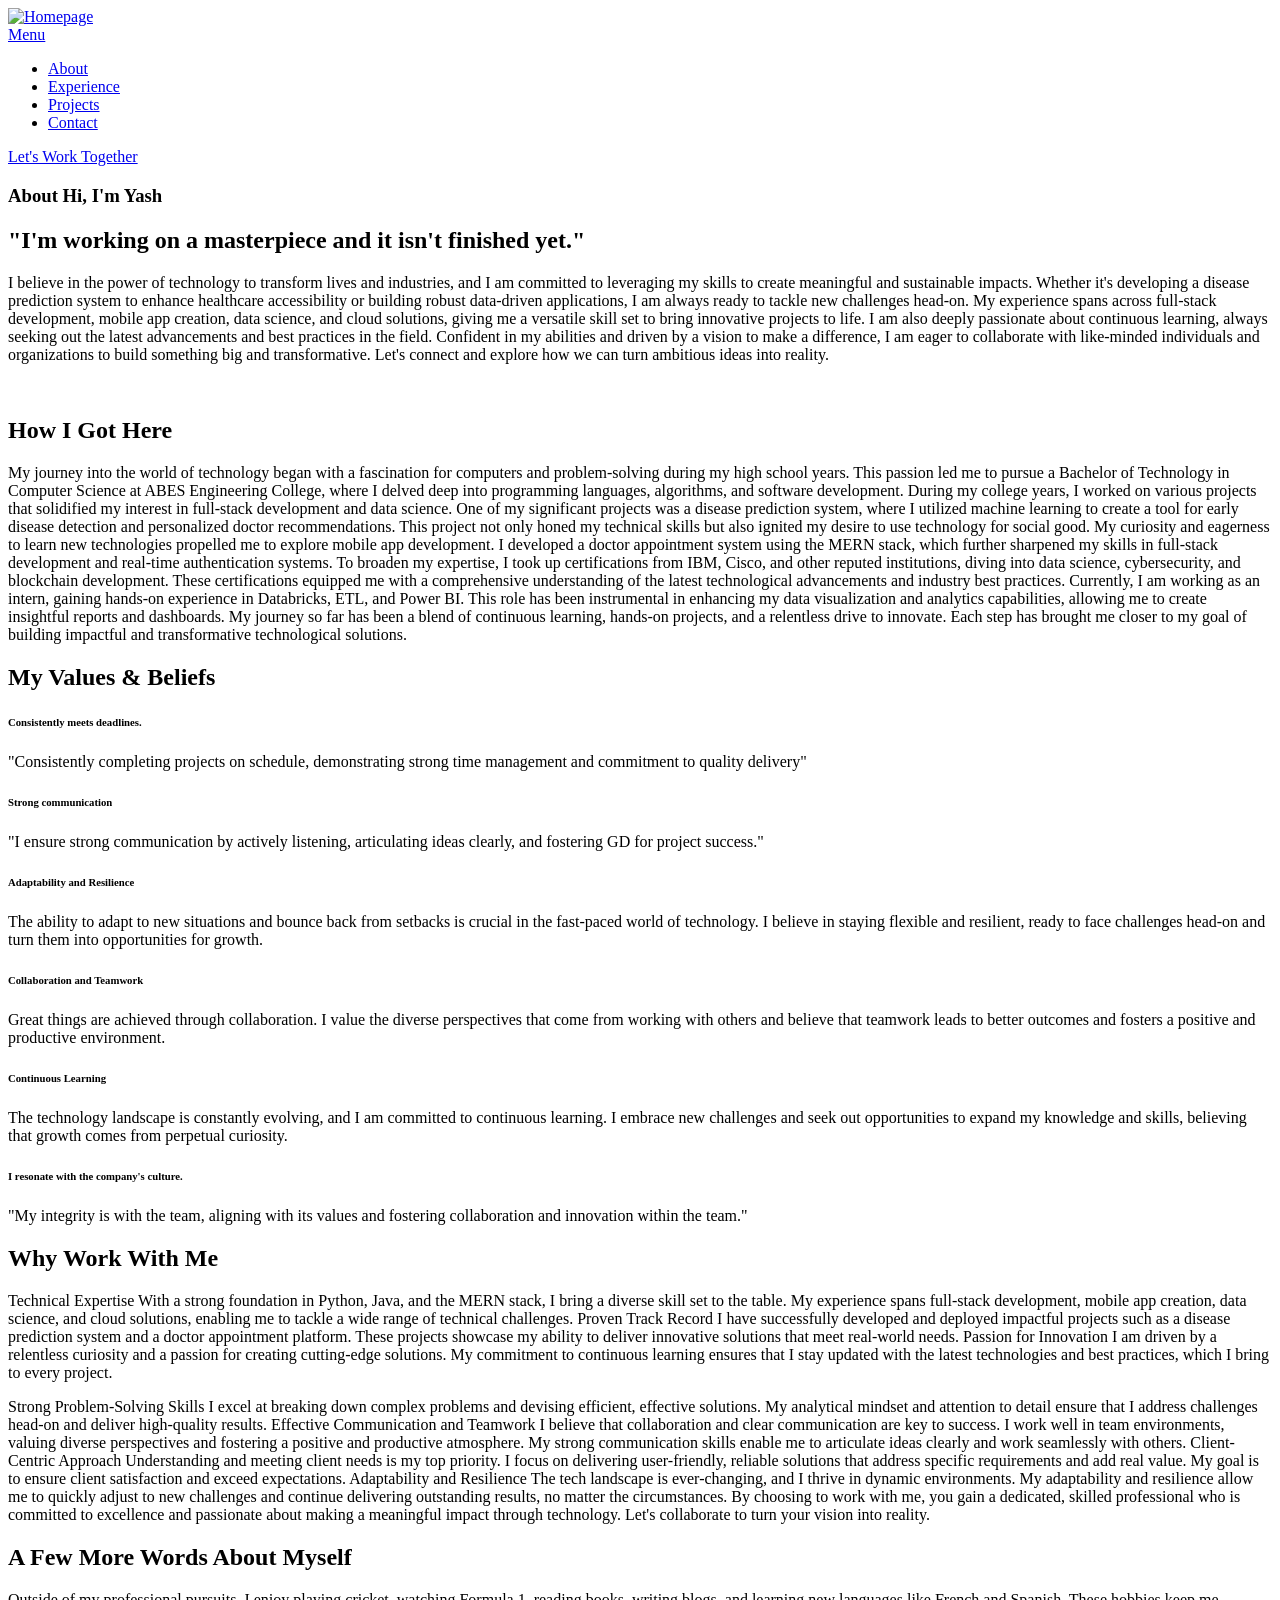
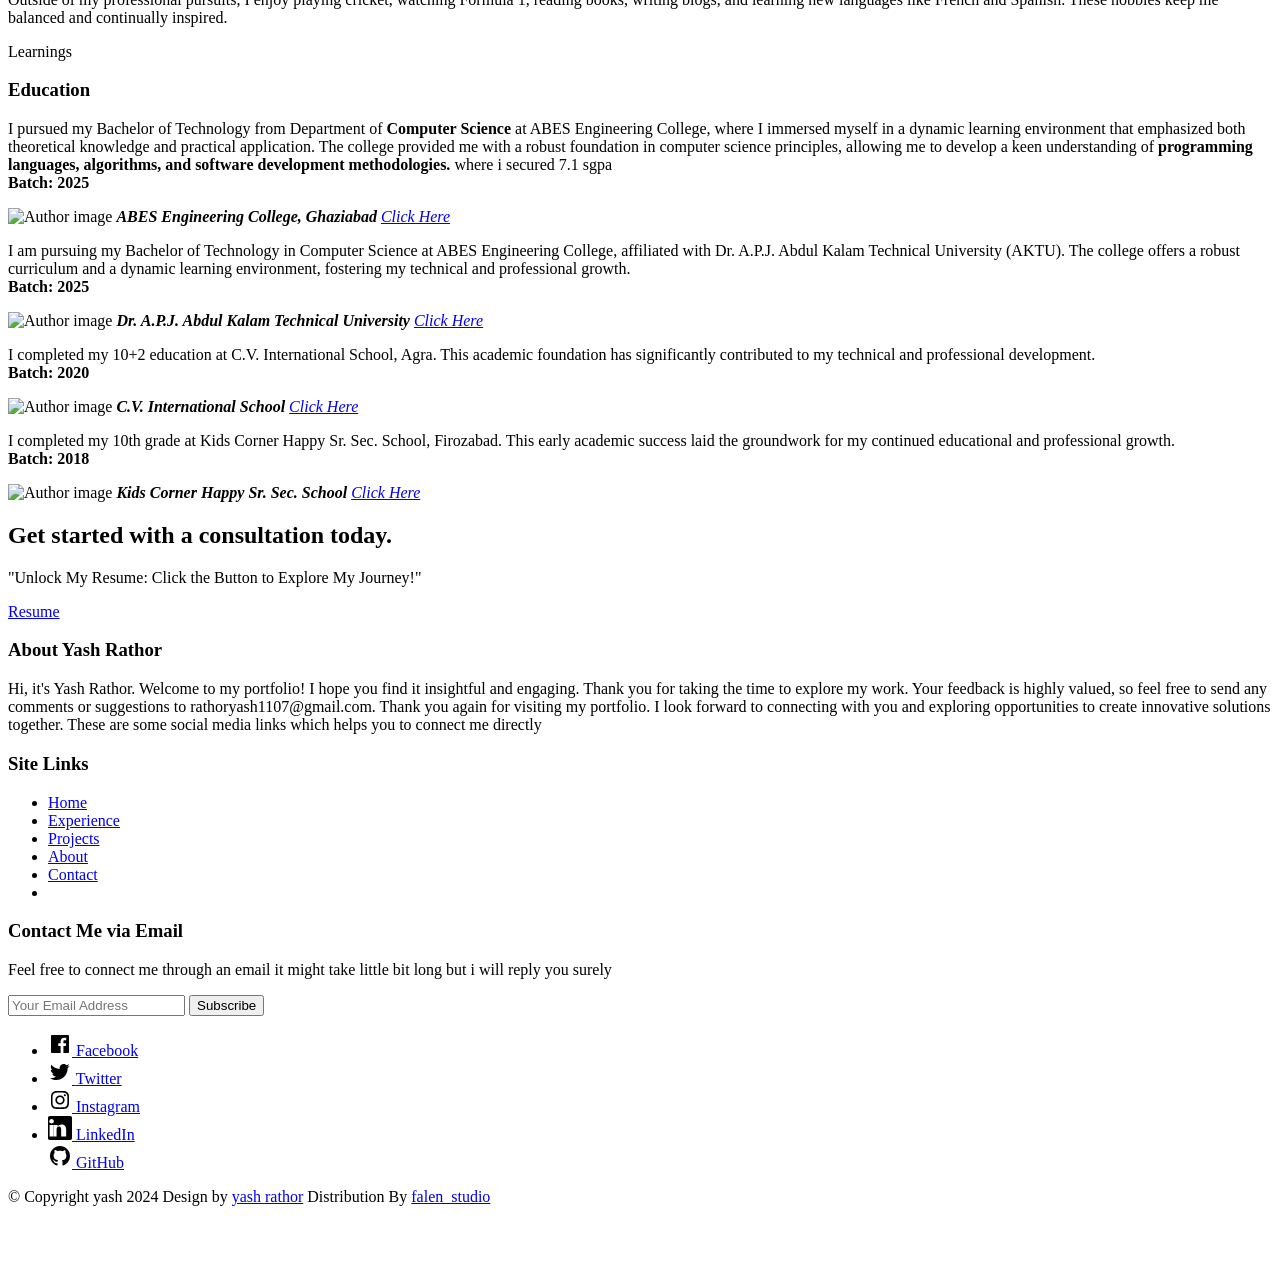
==== about.html @ de2ed447 "Add files via upload" ====
<!DOCTYPE html>
<html lang="en" class="no-js" >
<head>

    <!--- basic page needs
    ================================================== -->
    <meta charset="utf-8">
    <meta name="viewport" content="width=device-width, initial-scale=1">
    <title>About - Yash</title>

    <script>
        document.documentElement.classList.remove('no-js');
        document.documentElement.classList.add('js');
    </script>

    <!-- CSS
    ================================================== -->
    <link rel="stylesheet" href="css/vendor.css">
    <link rel="stylesheet" href="css/styles.css">

    <!-- favicons
    ================================================== -->
    <link rel="apple-touch-icon" sizes="180x180" href="apple-touch-icon.png">
    <link rel="icon" type="image/png" sizes="32x32" href="1.png">
    <link rel="icon" type="image/png" sizes="16x16" href="1.png">
    <link rel="manifest" href="site.webmanifest">

</head>


<body id="top">


    <!-- preloader
    ================================================== -->
    <div id="preloader">
        <div id="loader" class="dots-fade">
            <div></div>
            <div></div>
            <div></div>
        </div>
    </div>


    <!-- page wrap
    ================================================== -->
    <div id="page" class="s-pagewrap">


        <!-- # site header 
        ================================================== -->
        <header class="s-header">

            <div class="row s-header__inner width-sixteen-col">

                <div class="s-header__block">
                    <div class="s-header__logo">
                        <a class="logo" href="index.html">
                            <img src="images/y.png" alt="Homepage">
                        </a>
                    </div>

                    <a class="s-header__menu-toggle" href="#0"><span>Menu</span></a>
                </div> <!-- end s-header__block -->

                <nav class="s-header__nav">
    
                    <ul class="s-header__menu-links">
                        <li class="current"><a href="about.html">About</a></li>
                        <li><a href="services.html">Experience</a></li>
                        <li><a href="blog.html">Projects</a></li>
                        <li><a href="contact.html">Contact</a></li>
                    </ul> <!-- s-header__menu-links -->

                    <div class="s-header__contact">
                        <a href="contact.html" class="btn btn--primary s-header__contact-btn">Let's Work Together</a>                        
                    </div> <!-- s-header__contact -->
    
                </nav> <!-- end s-header__nav -->

            </div> <!-- end s-header__inner -->

        </header> <!-- end s-header -->


        <!-- # site main content
        ================================================== -->
        <section id="content" class="s-content">

               <section class="s-pageheader pageheader">
                    <div class="row">
                        <div class="column xl-12">
                            <h1 class="page-title">
                                <span class="page-title__small-type text-pretitle">About</span>
                                Hi, I'm Yash
                            </h1>
                            
                        </div>
                    </div>
               </section> <!-- end pageheader --> 

               <section class="s-pagecontent pagecontent">

                    <div class="row pageintro">
                        <div class="column xl-6 lg-12">
                            <h2 class="text-display-title">"I'm working on a masterpiece and it isn't finished yet."</h2>
                        </div>
                        <div class="column xl-6 lg-12 u-flexitem-x-right">
                            <p class="lead">
                                I believe in the power of technology to transform lives and industries, and I am committed to leveraging my skills to create meaningful and sustainable impacts. Whether it's developing a disease prediction system to enhance healthcare accessibility or building robust data-driven applications, I am always ready to tackle new challenges head-on.

                                My experience spans across full-stack development, mobile app creation, data science, and cloud solutions, giving me a versatile skill set to bring innovative projects to life. I am also deeply passionate about continuous learning, always seeking out the latest advancements and best practices in the field.
                                
                                Confident in my abilities and driven by a vision to make a difference, I am eager to collaborate with like-minded individuals and organizations to build something big and transformative. Let's connect and explore how we can turn ambitious ideas into reality.
                            </p>
                        </div>                       
                    </div> <!-- end pageintro -->   
                    
                    <div class="row pagemedia">
                        <d class="column xl-12">
                            <figure class="page-media">                                
                                <img src="images/thumbs/about/hero.jp" 
                                     srcset="images/thumbs/about/hero.jpg 2400w, 
                                             images/thumbs/about/hero.jpg 1200w, 
                                             images/thumbs/about/hero.jpg 600w" sizes="(max-width: 2400px) 250vw, 2500px" alt="">
                            </figure>
                        </d>
                    </div> <!-- end pagemedia -->

                    <div class="row width-narrower pagemain">
                        <div class="column xl-12"> 

                            <h2>How I Got Here</h2>
                            <p>
                                My journey into the world of technology began with a fascination for computers and problem-solving during my high school years. This passion led me to pursue a Bachelor of Technology in Computer Science at ABES Engineering College, where I delved deep into programming languages, algorithms, and software development.

                                During my college years, I worked on various projects that solidified my interest in full-stack development and data science. One of my significant projects was a disease prediction system, where I utilized machine learning to create a tool for early disease detection and personalized doctor recommendations. This project not only honed my technical skills but also ignited my desire to use technology for social good.
                                
                                My curiosity and eagerness to learn new technologies propelled me to explore mobile app development. I developed a doctor appointment system using the MERN stack, which further sharpened my skills in full-stack development and real-time authentication systems.
                                
                                To broaden my expertise, I took up certifications from IBM, Cisco, and other reputed institutions, diving into data science, cybersecurity, and blockchain development. These certifications equipped me with a comprehensive understanding of the latest technological advancements and industry best practices.
                                
                                Currently, I am working as an intern, gaining hands-on experience in Databricks, ETL, and Power BI. This role has been instrumental in enhancing my data visualization and analytics capabilities, allowing me to create insightful reports and dashboards.
                                
                                My journey so far has been a blend of continuous learning, hands-on projects, and a relentless drive to innovate. Each step has brought me closer to my goal of building impactful and transformative technological solutions.
                            </p>

                            <h2 class="u-add-bottom">My Values & Beliefs</h2>

                            <div class="grid-list-items list-items">
                                <div class="grid-list-items__item list-items__item u-remove-bottom">
                                    <div class="list-items__item-header">
                                        <h6 class="list-items__item-small-title">Consistently meets deadlines.</h6>
                                    </div>
                                    <p>
                                        "Consistently completing projects on schedule, demonstrating strong time management and commitment to quality delivery"
                                    </p>
                                </div>
                                <div class="grid-list-items__item list-items__item u-remove-bottom">
                                    <div class="list-items__item-header">
                                        <h6 class="list-items__item-small-title">Strong communication</h6>
                                    </div>
                                    <p> 
                                        "I ensure strong communication by actively listening, articulating ideas clearly, and fostering GD for project success."
                                  
                                    </p>
                                </div>
                                <div class="grid-list-items__item list-items__item u-remove-bottom">
                                    <div class="list-items__item-header">
                                        <h6 class="list-items__item-small-title">Adaptability and Resilience</h6>
                                    </div>
                                    <p>
                                        The ability to adapt to new situations and bounce back from setbacks is crucial in the fast-paced world of technology. I believe in staying flexible and resilient, ready to face challenges head-on and turn them into opportunities for growth.
                                    </p>
                                </div>
                                <div class="grid-list-items__item list-items__item u-remove-bottom">
                                    <div class="list-items__item-header">
                                        <h6 class="list-items__item-small-title">Collaboration and Teamwork
                                        </h6>
                                    </div>
                                    <p>
                                        Great things are achieved through collaboration. I value the diverse perspectives that come from working with others and believe that teamwork leads to better outcomes and fosters a positive and productive environment.
                                    </p>
                                </div>
                                <div class="grid-list-items__item list-items__item u-remove-bottom">
                                    <div class="list-items__item-header">
                                        <h6 class="list-items__item-small-title">Continuous Learning</h6>
                                    </div>
                                    <p>
                                        The technology landscape is constantly evolving, and I am committed to continuous learning. I embrace new challenges and seek out opportunities to expand my knowledge and skills, believing that growth comes from perpetual curiosity.
                                    </p>
                                </div>
                                <div class="grid-list-items__item list-items__item u-remove-bottom">
                                    <div class="list-items__item-header">
                                        <h6 class="list-items__item-small-title">I resonate with the company's culture.</h6>
                                    </div>
                                    <p>
                                        "My integrity is with the team, aligning with its values and fostering collaboration and innovation within the team."
                                   </p>
                                </div>
                            </div> <!--grid-list-items -->

                            <h2>Why Work With Me</h2>
                            <p>
                                Technical Expertise
                                With a strong foundation in Python, Java, and the MERN stack, I bring a diverse skill set to the table. My experience spans full-stack development, mobile app creation, data science, and cloud solutions, enabling me to tackle a wide range of technical challenges.
                                
                                Proven Track Record
                                I have successfully developed and deployed impactful projects such as a disease prediction system and a doctor appointment platform. These projects showcase my ability to deliver innovative solutions that meet real-world needs.
                                
                                Passion for Innovation
                                I am driven by a relentless curiosity and a passion for creating cutting-edge solutions. My commitment to continuous learning ensures that I stay updated with the latest technologies and best practices, which I bring to every project.
                                
                                
                                
                                
                            </p>

                            <p>
                                Strong Problem-Solving Skills
                                I excel at breaking down complex problems and devising efficient, effective solutions. My analytical mindset and attention to detail ensure that I address challenges head-on and deliver high-quality results.
                                
                                Effective Communication and Teamwork
                                I believe that collaboration and clear communication are key to success. I work well in team environments, valuing diverse perspectives and fostering a positive and productive atmosphere. My strong communication skills enable me to articulate ideas clearly and work seamlessly with others.
                                
                                Client-Centric Approach
                                Understanding and meeting client needs is my top priority. I focus on delivering user-friendly, reliable solutions that address specific requirements and add real value. My goal is to ensure client satisfaction and exceed expectations.
                                
                                Adaptability and Resilience
                                The tech landscape is ever-changing, and I thrive in dynamic environments. My adaptability and resilience allow me to quickly adjust to new challenges and continue delivering outstanding results, no matter the circumstances.
                                
                                By choosing to work with me, you gain a dedicated, skilled professional who is committed to excellence and passionate about making a meaningful impact through technology. Let's collaborate to turn your vision into reality.
                            </p>                   

                            <h2>A Few More Words About Myself</h2>
                            <p>
                                Outside of my professional pursuits, I enjoy playing cricket, watching Formula 1, reading books, writing blogs, and learning new languages like French and Spanish. These hobbies keep me balanced and continually inspired.
                            </p>

                        </div> <!-- end grid-block-->
                    </div> <!-- end pagemain -->

               </section> <!-- pagecontent -->

               <section class="s-testimonials">

                    <div class="s-testimonials__header row row-x-center text-center">
                        <div class="column xl-8 lg-12">
        
                            <p class="text-pretitle">
                            Learnings
                            </p>
                            <h3>
                            Education 
                            </h3>                        
        
                        </div>
                    </div> <!--end s-testimonials__header -->

                    <div class="row s-testimonials__content">
                        <div class="column x3-12 testimonials">

                            <div class="swiper-container testimonials__slider page-slider">

                                <div class="swiper-wrapper">
                                    <div class="testimonials__slide swiper-slide">
                                        <p>
                                            I pursued my Bachelor of Technology from Department of<b> Computer Science</b> at ABES Engineering College, where I immersed myself in a dynamic learning environment that emphasized both theoretical knowledge and practical application. The college provided me with a robust foundation in computer science principles, allowing me to develop a keen understanding of <b>programming languages, algorithms, and software development methodologies.</b>
                                            where i secured 7.1 sgpa <br><b>
                                            Batch: 2025</b>
                                        
                                        </p>
                                        <div class="testimonials__author">
                                            <img src="images/avatars/abes.jpg" alt="Author image" class="testimonials__avatar">
                                            <cite class="testimonials__cite">
                                                <strong>ABES Engineering College, Ghaziabad</strong>
                                                <span><a href="https://abes.ac.in/">Click Here</a></span>
                                            </cite>
                                        </div>
                                    </div>
                                  
                                    
                                    
                                </div> <!-- end swiper-wrapper --> 

                                <div class="swiper-pagination"></div>

                            </div> <!--end testimonials__slider --> 

                        </div> <!-- testimonials -->
                    </div> <!--end s-testimonials__content -->

                    <div class="row s-testimonials__content">
                        <div class="column x3-12 testimonials">

                            <div class="swiper-container testimonials__slider page-slider">

                                <div class="swiper-wrapper">
                                    <div class="testimonials__slide swiper-slide">
                                        <p>
                                            I am pursuing my Bachelor of Technology in Computer Science at ABES Engineering College, affiliated with Dr. A.P.J. Abdul Kalam Technical University (AKTU). The college offers a robust curriculum and a dynamic learning environment, fostering my technical and professional growth.<br>
                                            <b>Batch: 2025</b>
                                        
                                        </p>
                                        <div class="testimonials__author">
                                            <img src="images/avatars/aktu.png" alt="Author image" class="testimonials__avatar">
                                            <cite class="testimonials__cite">
                                                <strong>Dr. A.P.J. Abdul Kalam Technical University</strong>
                                                <span><a href="https://aktu.ac.in/">Click Here</a></span>
                                            </cite>
                                        </div>
                                    </div>
                                  
                                    
                                    
                                </div> <!-- end swiper-wrapper --> 

                                <div class="swiper-pagination"></div>

                            </div> <!--end testimonials__slider --> 
                            <div class="row s-testimonials__content">
                                <div class="column x3-12 testimonials">
        
                                    <div class="swiper-container testimonials__slider page-slider">
        
                                        <div class="swiper-wrapper">
                                            <div class="testimonials__slide swiper-slide">
                                                <p>
                                                    I completed my 10+2 education at C.V. International School, Agra. This academic foundation has significantly contributed to my technical and professional development.<br><b>
                                                    Batch: 2020</b>
                                                
                                                </p>
                                                <div class="testimonials__author">
                                                    <img src="images/avatars/cvi.jpg" alt="Author image" class="testimonials__avatar">
                                                    <cite class="testimonials__cite">
                                                        <strong>C.V. International School</strong>
                                                        <span><a href="https://www.facebook.com/p/CV-International-School-100057259308881/">Click Here</a></span>
                                                    </cite>
                                                </div>
                                            </div>
                                          
                                            
                                            
                                        </div> <!-- end swiper-wrapper --> 

                                        

                                        
                                        
                                        

        
                            

                        </div> <!-- testimonials -->
                        <div class="row s-testimonials__content">
                            <div class="column x3-12 testimonials">
    
                                <div class="swiper-container testimonials__slider page-slider">
    
                                    <div class="swiper-wrapper">
                                        <div class="testimonials__slide swiper-slide">
                                            <p>
                                                I completed my 10th grade at Kids Corner Happy Sr. Sec. School, Firozabad. This early academic success laid the groundwork for my continued educational and professional growth. <br>
                                                <b>Batch: 2018</b>
                                            
                                            </p>
                                            <div class="testimonials__author">
                                                <img src="images/avatars/kids.jpg" alt="Author image" class="testimonials__avatar">
                                                <cite class="testimonials__cite">
                                                    <strong>Kids Corner Happy Sr. Sec. School</strong>
                                                    <span><a href="http://www.kidscornerfirozabad.com/">Click Here</a></span>
                                                </cite>
                                            </div>
                                        </div>
                                      
                                        
                                        
                                    </div> <!-- end swiper-wrapper --> 
    
                                    <div class="swiper-pagination"></div>
    
                                </div> <!--end testimonials__slider --> 
                    </div> <!--end s-testimonials__content -->
                  

                            </div> <!--end testimonials__slider --> 

                        </div> <!-- testimonials -->
                    </div> <!--end s-testimonials__content -->

               </section> <!-- end s-testimonials -->

        </section> <!-- s-content-->

        <!-- # cta
        ================================================== -->
        <section id="cta" class="s-cta">

            <div class="row row-x-center text-center">
                <div class="column xl-8 lg-12">

                    <div class="s-cta__content">
                        <h2 class="text-display-title">
                        Get started with a consultation today.
                        </h2>
                        <p class="lead">
                            "Unlock My Resume: Click the Button to Explore My Journey!"
                      
                        </p>
                        <a href="https://drive.google.com/file/d/1jEOFprNSXTjAhLHq-H6odaIXEUBiFs2x/view?usp=drive_link" class="btn btn--primary">Resume </a>
                    </div>

                </div>
            </div>

        </section> <!-- end s-cta -->


        <!-- # footer 
        ================================================== -->
        <footer class="s-footer">
            <div class="row s-footer__content">
                <div class="column xl-6 lg-6 md-12 s-footer__block s-footer__about">                    
                    <h3>About Yash Rathor</h3>
                    <p>
                        Hi, it's Yash Rathor. Welcome to my portfolio! I hope you find it insightful and engaging. Thank you for taking the time to explore my work. Your feedback is highly valued, so feel free to send any comments or suggestions to rathoryash1107@gmail.com.
                        Thank you again for visiting my portfolio. I look forward to connecting with you and exploring opportunities to create innovative solutions together.
                        These are some social media links which helps you to connect me directly
                    </p>               
                </div>                
                <div class="column xl-3 lg-6 md-12 s-footer__block s-footer__site-links">
                    <h3>Site Links</h3>
                    <ul class="link-list">
                        <li><a href="index.html">Home</a></li>
                        <li><a href="services.html">Experience</a></li>
                        <li><a href="blog.html">Projects</a></li>
                        <li><a href="about.html">About</a></li>
                        <li><a href="contact.html">Contact</a></li>
                        <li></li>
                    </ul>
                </div>
                <div class="column xl-3 lg-6 md-12 tab-12 s-footer__block s-footer__newsletter">
                    <h3>Contact Me via Email</h3>

                    <p>
                        Feel free to connect me through an email it might take little bit long but i will reply you surely 
                    </p>

                    <div class="subscribe-form">
                        <form id="mc-form" class="mc-form">
                            <input type="email" name="EMAIL" id="mce-EMAIL" class="u-fullwidth text-center" placeholder="Your Email Address" title="The domain portion of the email address is invalid (the portion after the @)." pattern="^([^\x00-\x20\x22\x28\x29\x2c\x2e\x3a-\x3c\x3e\x40\x5b-\x5d\x7f-\xff]+|\x22([^\x0d\x22\x5c\x80-\xff]|\x5c[\x00-\x7f])*\x22)(\x2e([^\x00-\x20\x22\x28\x29\x2c\x2e\x3a-\x3c\x3e\x40\x5b-\x5d\x7f-\xff]+|\x22([^\x0d\x22\x5c\x80-\xff]|\x5c[\x00-\x7f])*\x22))*\x40([^\x00-\x20\x22\x28\x29\x2c\x2e\x3a-\x3c\x3e\x40\x5b-\x5d\x7f-\xff]+|\x5b([^\x0d\x5b-\x5d\x80-\xff]|\x5c[\x00-\x7f])*\x5d)(\x2e([^\x00-\x20\x22\x28\x29\x2c\x2e\x3a-\x3c\x3e\x40\x5b-\x5d\x7f-\xff]+|\x5b([^\x0d\x5b-\x5d\x80-\xff]|\x5c[\x00-\x7f])*\x5d))*(\.\w{2,})+$" required>
                            <input type="submit" name="subscribe" value="Subscribe" class="btn btn--primary btn--small u-fullwidth">
                            <!-- <div style="position: absolute; left: -5000px;" aria-hidden="true"><input type="text" name="b_cdb7b577e41181934ed6a6a44_9a91cfe7b3" tabindex="-1" value=""></div> -->
                            <div class="mc-status"></div>
                        </form>
                    </div>
                </div>
            </div>    
            
            <div class="row s-footer__bottom">
                <div class="column xl-6 lg-12">
                    <ul class="s-footer__social social-list">
                        <li>
                            <a href="https://www.facebook.com/profile.php?id=100011454264672">
                                <svg xmlns="http://www.w3.org/2000/svg" width="24" height="24" viewBox="0 0 24 24" style="fill:rgba(0, 0, 0, 1);transform:;-ms-filter:"><path d="M20,3H4C3.447,3,3,3.448,3,4v16c0,0.552,0.447,1,1,1h8.615v-6.96h-2.338v-2.725h2.338v-2c0-2.325,1.42-3.592,3.5-3.592 c0.699-0.002,1.399,0.034,2.095,0.107v2.42h-1.435c-1.128,0-1.348,0.538-1.348,1.325v1.735h2.697l-0.35,2.725h-2.348V21H20 c0.553,0,1-0.448,1-1V4C21,3.448,20.553,3,20,3z"></path></svg>
                                <span class="u-screen-reader-text">Facebook</span>
                            </a>
                        </li>
                        <li>
                            <a href="https://x.com/YashRathor34765">
                                <svg xmlns="http://www.w3.org/2000/svg" width="24" height="24" viewBox="0 0 24 24" style="fill:rgba(0, 0, 0, 1);transform:;-ms-filter:"><path d="M19.633,7.997c0.013,0.175,0.013,0.349,0.013,0.523c0,5.325-4.053,11.461-11.46,11.461c-2.282,0-4.402-0.661-6.186-1.809 c0.324,0.037,0.636,0.05,0.973,0.05c1.883,0,3.616-0.636,5.001-1.721c-1.771-0.037-3.255-1.197-3.767-2.793 c0.249,0.037,0.499,0.062,0.761,0.062c0.361,0,0.724-0.05,1.061-0.137c-1.847-0.374-3.23-1.995-3.23-3.953v-0.05 c0.537,0.299,1.16,0.486,1.82,0.511C3.534,9.419,2.823,8.184,2.823,6.787c0-0.748,0.199-1.434,0.548-2.032 c1.983,2.443,4.964,4.04,8.306,4.215c-0.062-0.3-0.1-0.611-0.1-0.923c0-2.22,1.796-4.028,4.028-4.028 c1.16,0,2.207,0.486,2.943,1.272c0.91-0.175,1.782-0.512,2.556-0.973c-0.299,0.935-0.936,1.721-1.771,2.22 c0.811-0.088,1.597-0.312,2.319-0.624C21.104,6.712,20.419,7.423,19.633,7.997z"></path></svg>
                                <span class="u-screen-reader-text">Twitter</span>
                            </a>
                        </li>
                        <li>
                            <a href="https://www.instagram.com/yash.rathor7/">
                                <svg xmlns="http://www.w3.org/2000/svg" width="24" height="24" viewBox="0 0 24 24" style="fill:rgba(0, 0, 0, 1);transform:;-ms-filter:"><path d="M11.999,7.377c-2.554,0-4.623,2.07-4.623,4.623c0,2.554,2.069,4.624,4.623,4.624c2.552,0,4.623-2.07,4.623-4.624 C16.622,9.447,14.551,7.377,11.999,7.377L11.999,7.377z M11.999,15.004c-1.659,0-3.004-1.345-3.004-3.003 c0-1.659,1.345-3.003,3.004-3.003s3.002,1.344,3.002,3.003C15.001,13.659,13.658,15.004,11.999,15.004L11.999,15.004z"></path><circle cx="16.806" cy="7.207" r="1.078"></circle><path d="M20.533,6.111c-0.469-1.209-1.424-2.165-2.633-2.632c-0.699-0.263-1.438-0.404-2.186-0.42 c-0.963-0.042-1.268-0.054-3.71-0.054s-2.755,0-3.71,0.054C7.548,3.074,6.809,3.215,6.11,3.479C4.9,3.946,3.945,4.902,3.477,6.111 c-0.263,0.7-0.404,1.438-0.419,2.186c-0.043,0.962-0.056,1.267-0.056,3.71c0,2.442,0,2.753,0.056,3.71 c0.015,0.748,0.156,1.486,0.419,2.187c0.469,1.208,1.424,2.164,2.634,2.632c0.696,0.272,1.435,0.426,2.185,0.45 c0.963,0.042,1.268,0.055,3.71,0.055s2.755,0,3.71-0.055c0.747-0.015,1.486-0.157,2.186-0.419c1.209-0.469,2.164-1.424,2.633-2.633 c0.263-0.7,0.404-1.438,0.419-2.186c0.043-0.962,0.056-1.267,0.056-3.71s0-2.753-0.056-3.71C20.941,7.57,20.801,6.819,20.533,6.111z M19.315,15.643c-0.007,0.576-0.111,1.147-0.311,1.688c-0.305,0.787-0.926,1.409-1.712,1.711c-0.535,0.199-1.099,0.303-1.67,0.311 c-0.95,0.044-1.218,0.055-3.654,0.055c-2.438,0-2.687,0-3.655-0.055c-0.569-0.007-1.135-0.112-1.669-0.311 c-0.789-0.301-1.414-0.923-1.719-1.711c-0.196-0.534-0.302-1.099-0.311-1.669c-0.043-0.95-0.053-1.218-0.053-3.654 c0-2.437,0-2.686,0.053-3.655c0.007-0.576,0.111-1.146,0.311-1.687c0.305-0.789,0.93-1.41,1.719-1.712 c0.534-0.198,1.1-0.303,1.669-0.311c0.951-0.043,1.218-0.055,3.655-0.055c2.437,0,2.687,0,3.654,0.055 c0.571,0.007,1.135,0.112,1.67,0.311c0.786,0.303,1.407,0.925,1.712,1.712c0.196,0.534,0.302,1.099,0.311,1.669 c0.043,0.951,0.054,1.218,0.054,3.655c0,2.436,0,2.698-0.043,3.654H19.315z"></path></svg>
                                <span class="u-screen-reader-text">Instagram</span>
                            </a>
                        </li>
                        <li>
                            <a href="https://www.linkedin.com/in/yash-rathor-bb9aa7231/" target="_blank">
                                <svg xmlns="http://www.w3.org/2000/svg" width="24" height="24" viewBox="0 0 24 24" style="fill: rgba(0, 0, 0, 1); transform: ; msFilter:;">
                                    <path d="M22.23 0H1.77C.79 0 0 .77 0 1.74v20.52C0 23.23.79 24 1.77 24h20.46c.98 0 1.77-.77 1.77-1.74V1.74C24 .77 23.21 0 22.23 0zm-5.1 20.4h-3.96v-6.43c0-1.53-.03-3.5-2.13-3.5-2.13 0-2.46 1.66-2.46 3.38v6.55H5.82V9h3.8v1.56h.05c.53-1 1.83-2.07 3.76-2.07 4.02 0 4.76 2.64 4.76 6.08v5.83zM3.58 7.55c-1.27 0-2.3-1.03-2.3-2.3 0-1.27 1.03-2.3 2.3-2.3 1.27 0 2.3 1.03 2.3 2.3 0 1.27-1.03 2.3-2.3 2.3zm1.98 12.85H1.6V9h3.96v11.4z"></path>
                                </svg>
                                <span class="u-screen-reader-text">LinkedIn</span>
                            </a>
                        </li>
                        <a href="https://github.com/rathoryash7" target="_blank">
                            <svg xmlns="http://www.w3.org/2000/svg" width="24" height="24" viewBox="0 0 24 24" style="fill: rgba(0, 0, 0, 1); transform: ; msFilter:;">
                                <path d="M12 2C6.477 2 2 6.477 2 12c0 4.418 2.867 8.166 6.839 9.491.5.09.682-.217.682-.482 0-.237-.01-1.02-.014-1.851-2.782.605-3.369-1.342-3.369-1.342-.454-1.157-1.11-1.466-1.11-1.466-.908-.62.069-.607.069-.607 1.004.071 1.532 1.033 1.532 1.033.892 1.53 2.341 1.088 2.91.832.09-.647.35-1.088.636-1.338-2.22-.252-4.555-1.112-4.555-4.943 0-1.09.39-1.98 1.03-2.676-.103-.253-.447-1.27.098-2.646 0 0 .84-.27 2.75 1.026A9.564 9.564 0 0112 6.845c.85.004 1.704.115 2.504.337 1.91-1.296 2.75-1.026 2.75-1.026.545 1.376.2 2.393.098 2.646.64.696 1.03 1.586 1.03 2.676 0 3.84-2.337 4.687-4.566 4.935.358.31.678.92.678 1.854 0 1.338-.012 2.42-.012 2.75 0 .268.18.576.688.479C19.135 20.162 22 16.418 22 12c0-5.523-4.477-10-10-10z"></path>
                            </svg>
                            <span class="u-screen-reader-text">GitHub</span>
                        </a>
                    </ul> <!-- end s-footer__social -->
                </div>
                <div class="column xl-6 lg-12">
                    <p class="ss-copyright">
                        <span>© Copyright yash 2024</span> 
                        <span>Design by <a href="https://www.styleshout.com/">yash rathor</a> Distribution By <a href="https://themewagon.com">falen_studio</a></span>
                    </p>
                </div>

                <div class="ss-go-top">
                    <a class="smoothscroll" title="Back to Top" href="#top">
                        <svg xmlns="http://www.w3.org/2000/svg" viewBox="0 0 24 24" width="36" height="36" fill="none" stroke="#ffffff" stroke-width="1" stroke-linecap="round" stroke-linejoin="round">&lt;!--!  Atomicons Free 1.00 by @atisalab License - https://atomicons.com/license/ (Icons: CC BY 4.0) Copyright 2021 Atomicons --&gt;<polyline points="17 11 12 6 7 11"></polyline><line x1="12" y1="18" x2="12" y2="6"></line></svg>
                    </a>
                </div> <!-- end ss-go-top -->
            </div>
            
        </footer> <!-- end s-footer -->

    </div> <!-- end page-wrap -->

    <!-- Java Script
    ================================================== -->
    <script src="js/plugins.js"></script>
    <script src="js/main.js"></script>

</body>
</html>
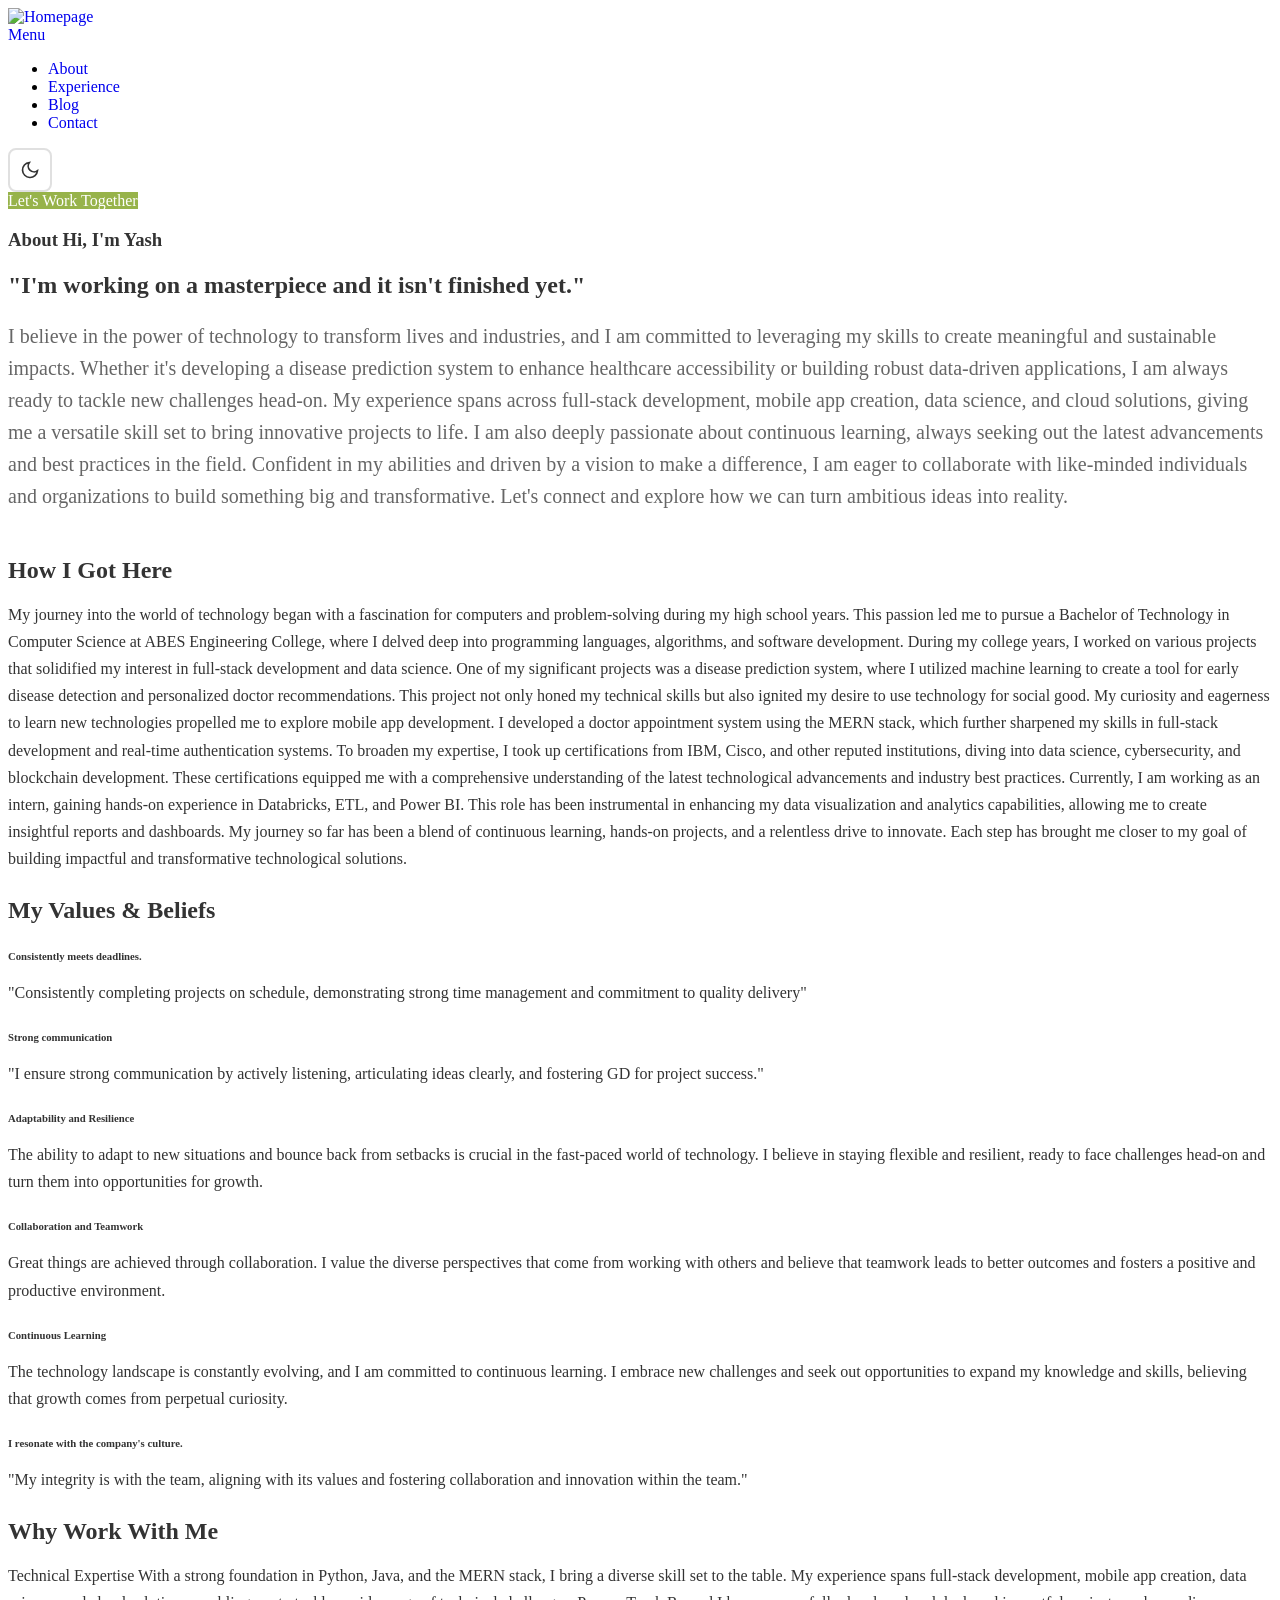
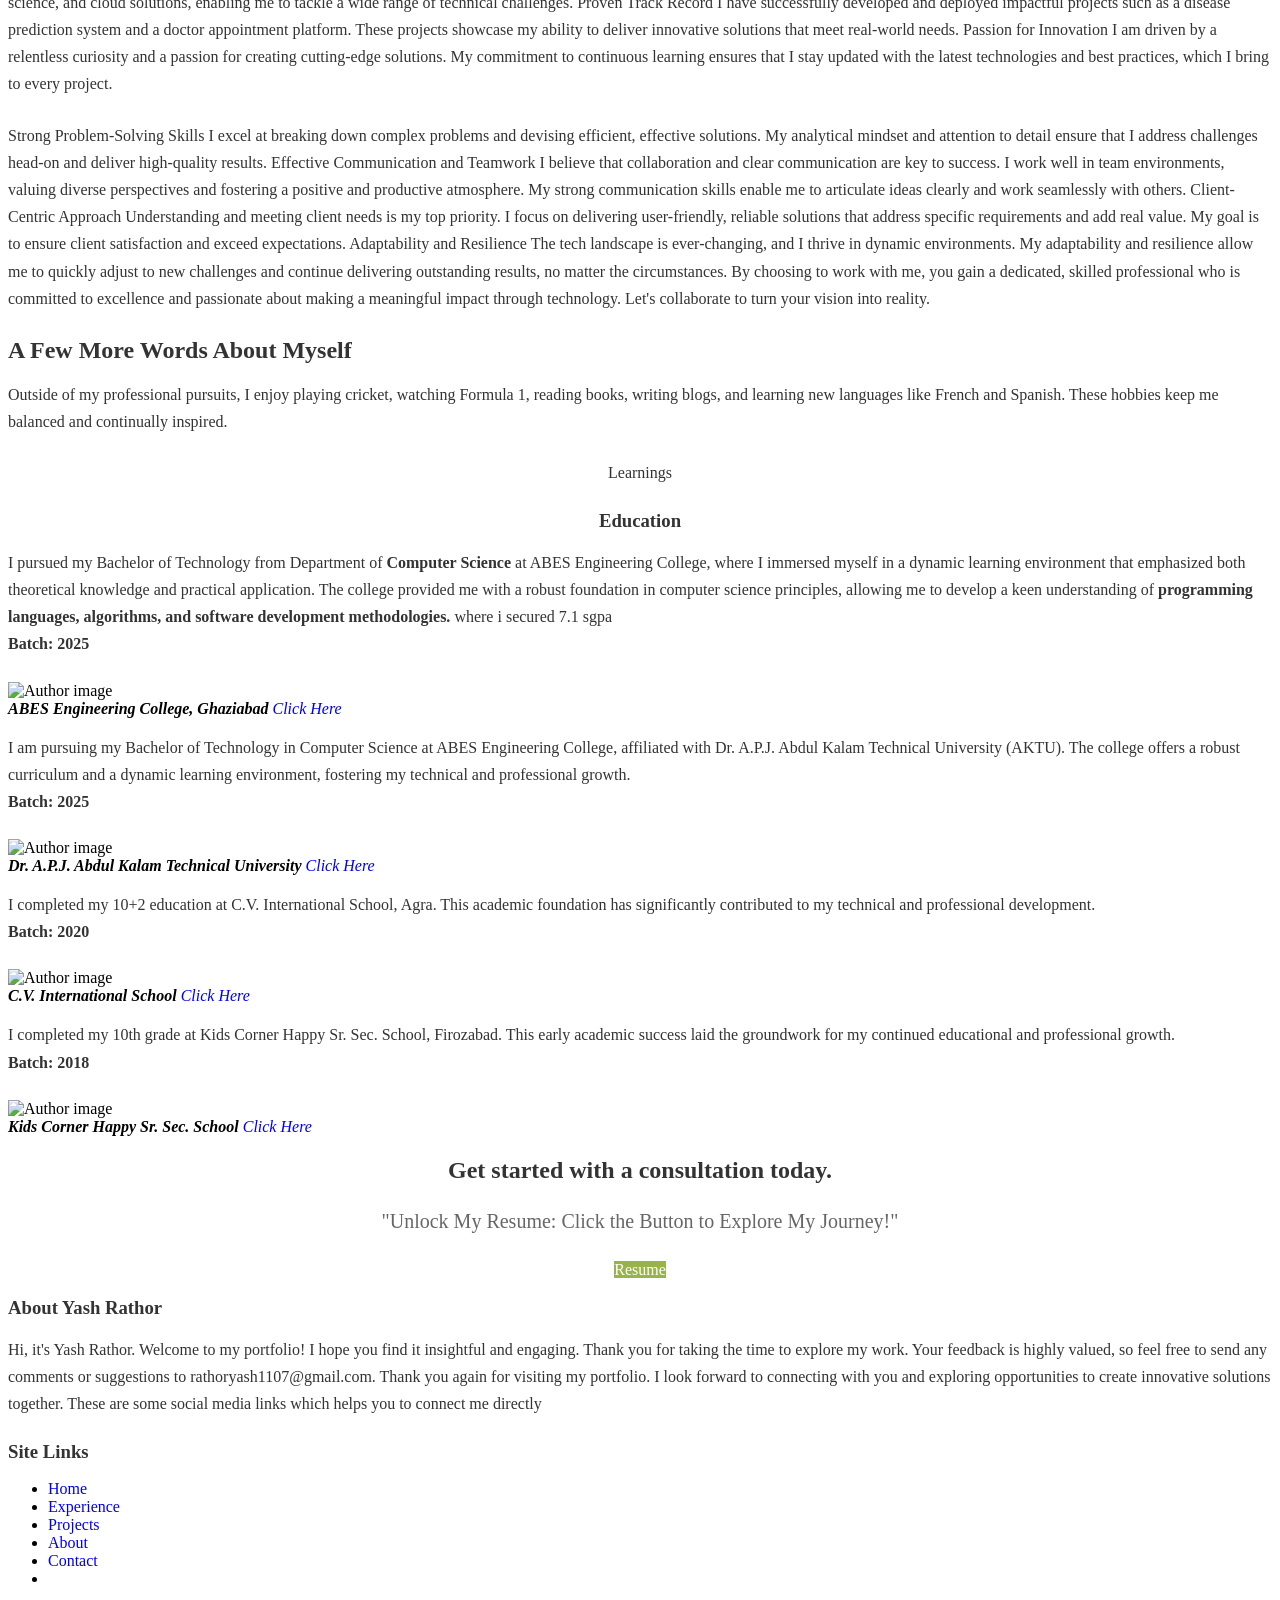
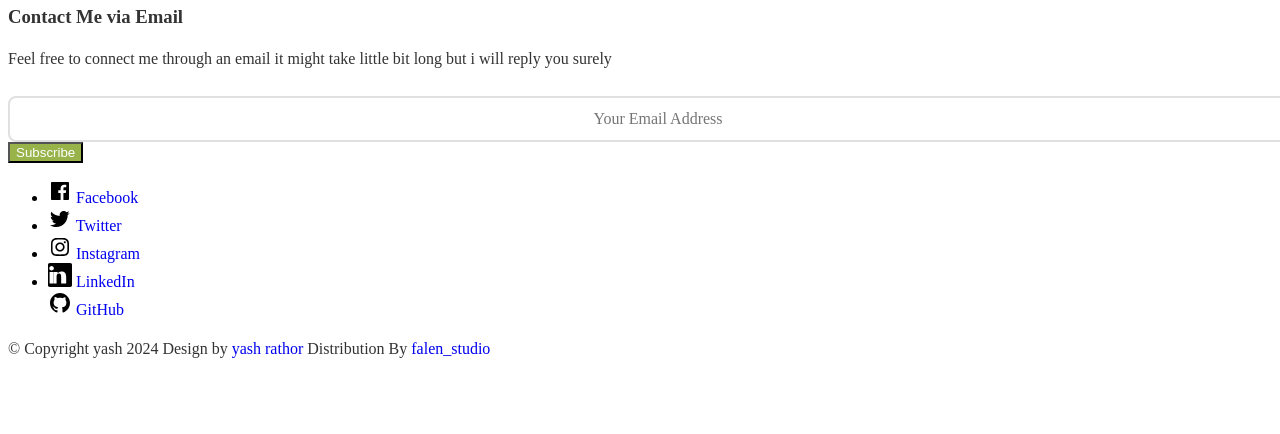
==== commit ae6067cd: "refinement and added comments and blog page" ====
--- a/about.html
+++ b/about.html
@@ -6,7 +6,8 @@
     ================================================== -->
     <meta charset="utf-8">
     <meta name="viewport" content="width=device-width, initial-scale=1">
-    <title>About - Yash</title>
+    <title>About - Yash Rathor | Full-Stack Developer & Data Analyst</title>
+    <meta name="description" content="Learn about Yash Rathor, a Computer Science Engineer specializing in Python, MERN stack, Machine Learning, and Data Analytics. Discover my journey, values, and expertise.">
 
     <script>
         document.documentElement.classList.remove('no-js');
@@ -17,6 +18,8 @@
     ================================================== -->
     <link rel="stylesheet" href="css/vendor.css">
     <link rel="stylesheet" href="css/styles.css">
+    <link rel="stylesheet" href="css/dark-mode.css">
+    <link rel="stylesheet" href="css/enhancements.css">
 
     <!-- favicons
     ================================================== -->
@@ -68,7 +71,7 @@
                     <ul class="s-header__menu-links">
                         <li class="current"><a href="about.html">About</a></li>
                         <li><a href="services.html">Experience</a></li>
-                        <li><a href="blog.html">Projects</a></li>
+                        <li><a href="blog.html">Blog</a></li>
                         <li><a href="contact.html">Contact</a></li>
                     </ul> <!-- s-header__menu-links -->
 
@@ -517,6 +520,7 @@
     ================================================== -->
     <script src="js/plugins.js"></script>
     <script src="js/main.js"></script>
+    <script src="js/dark-mode.js"></script>
 
 </body>
 </html>
--- a/css/dark-mode.css
+++ b/css/dark-mode.css
@@ -0,0 +1,61 @@
+/**
+ * Dark Mode Toggle Styles
+ */
+
+.dark-mode-toggle {
+    background: transparent;
+    border: 2px solid var(--color-border, #e0e0e0);
+    border-radius: 8px;
+    width: 44px;
+    height: 44px;
+    display: flex;
+    align-items: center;
+    justify-content: center;
+    cursor: pointer;
+    transition: all 0.3s ease;
+    color: var(--color-text, #333);
+    margin-right: 1rem;
+    padding: 0;
+}
+
+.dark-mode-toggle:hover {
+    background: var(--color-bg-muted, #f5f5f5);
+    border-color: var(--color-primary, #97b34a);
+    transform: translateY(-2px);
+    box-shadow: 0 4px 12px rgba(0, 0, 0, 0.1);
+}
+
+.dark-mode-toggle:focus {
+    outline: none;
+    box-shadow: 0 0 0 3px rgba(151, 179, 74, 0.3);
+}
+
+.dark-mode-toggle svg {
+    width: 20px;
+    height: 20px;
+}
+
+/* Dark mode specific styles */
+[data-theme="dark"] .dark-mode-toggle {
+    border-color: #404040;
+    color: #e0e0e0;
+}
+
+[data-theme="dark"] .dark-mode-toggle:hover {
+    background: #333;
+    border-color: var(--color-primary, #97b34a);
+}
+
+/* Smooth theme transition */
+* {
+    transition: background-color 0.3s ease, color 0.3s ease, border-color 0.3s ease;
+}
+
+/* Exclude certain elements from transition for performance */
+img,
+svg,
+video,
+iframe {
+    transition: none;
+}
+
--- a/css/enhancements.css
+++ b/css/enhancements.css
@@ -0,0 +1,411 @@
+/**
+ * Portfolio Enhancements
+ * Modern UI/UX improvements, animations, and accessibility enhancements
+ */
+
+/* ============================================
+   CSS Variables for Consistent Theming
+   ============================================ */
+:root {
+    --color-primary: #97b34a;
+    --color-primary-dark: #7a9339;
+    --color-primary-light: #b8d46a;
+    --color-text: #333;
+    --color-text-muted: #666;
+    --color-bg: #fff;
+    --color-bg-card: #fff;
+    --color-bg-muted: #f5f5f5;
+    --color-border: #e0e0e0;
+    --spacing-unit: 1rem;
+    --border-radius: 8px;
+    --transition-speed: 0.3s;
+    --shadow-sm: 0 2px 8px rgba(0, 0, 0, 0.05);
+    --shadow-md: 0 4px 16px rgba(0, 0, 0, 0.1);
+    --shadow-lg: 0 8px 24px rgba(0, 0, 0, 0.15);
+}
+
+/* ============================================
+   Smooth Animations
+   ============================================ */
+@keyframes fadeIn {
+    from {
+        opacity: 0;
+        transform: translateY(20px);
+    }
+    to {
+        opacity: 1;
+        transform: translateY(0);
+    }
+}
+
+@keyframes slideIn {
+    from {
+        opacity: 0;
+        transform: translateX(-20px);
+    }
+    to {
+        opacity: 1;
+        transform: translateX(0);
+    }
+}
+
+.fade-in {
+    animation: fadeIn 0.6s ease-out;
+}
+
+.slide-in {
+    animation: slideIn 0.6s ease-out;
+}
+
+/* ============================================
+   Enhanced Buttons
+   ============================================ */
+.btn {
+    transition: all var(--transition-speed) ease;
+    position: relative;
+    overflow: hidden;
+}
+
+.btn::before {
+    content: '';
+    position: absolute;
+    top: 50%;
+    left: 50%;
+    width: 0;
+    height: 0;
+    border-radius: 50%;
+    background: rgba(255, 255, 255, 0.2);
+    transform: translate(-50%, -50%);
+    transition: width 0.6s, height 0.6s;
+}
+
+.btn:hover::before {
+    width: 300px;
+    height: 300px;
+}
+
+.btn:hover {
+    transform: translateY(-2px);
+    box-shadow: var(--shadow-md);
+}
+
+.btn:active {
+    transform: translateY(0);
+}
+
+.btn--primary {
+    background: var(--color-primary);
+    color: #fff;
+}
+
+.btn--primary:hover {
+    background: var(--color-primary-dark);
+}
+
+.btn--stroke {
+    border: 2px solid var(--color-primary);
+    color: var(--color-primary);
+    background: transparent;
+}
+
+.btn--stroke:hover {
+    background: var(--color-primary);
+    color: #fff;
+}
+
+/* ============================================
+   Enhanced Cards
+   ============================================ */
+.card {
+    background: var(--color-bg-card);
+    border-radius: var(--border-radius);
+    padding: 2rem;
+    box-shadow: var(--shadow-sm);
+    transition: all var(--transition-speed) ease;
+    border: 1px solid var(--color-border);
+}
+
+.card:hover {
+    box-shadow: var(--shadow-lg);
+    transform: translateY(-4px);
+    border-color: var(--color-primary);
+}
+
+/* ============================================
+   Improved Typography
+   ============================================ */
+h1, h2, h3, h4, h5, h6 {
+    font-weight: 700;
+    line-height: 1.2;
+    margin-bottom: 1rem;
+    color: var(--color-text);
+}
+
+p {
+    line-height: 1.7;
+    margin-bottom: 1.5rem;
+    color: var(--color-text);
+}
+
+.lead {
+    font-size: 1.25rem;
+    line-height: 1.6;
+    color: var(--color-text-muted);
+}
+
+/* ============================================
+   Enhanced Forms
+   ============================================ */
+input[type="text"],
+input[type="email"],
+input[type="url"],
+input[type="tel"],
+textarea,
+select {
+    width: 100%;
+    padding: 0.75rem 1rem;
+    border: 2px solid var(--color-border);
+    border-radius: var(--border-radius);
+    font-size: 1rem;
+    font-family: inherit;
+    transition: all var(--transition-speed) ease;
+    background: var(--color-bg);
+    color: var(--color-text);
+}
+
+input:focus,
+textarea:focus,
+select:focus {
+    outline: none;
+    border-color: var(--color-primary);
+    box-shadow: 0 0 0 3px rgba(151, 179, 74, 0.1);
+}
+
+input:invalid:not(:placeholder-shown),
+textarea:invalid:not(:placeholder-shown) {
+    border-color: #e74c3c;
+}
+
+/* ============================================
+   Improved Spacing
+   ============================================ */
+.section-spacing {
+    padding: 4rem 0;
+}
+
+@media (max-width: 768px) {
+    .section-spacing {
+        padding: 2rem 0;
+    }
+}
+
+/* ============================================
+   Enhanced Links
+   ============================================ */
+a {
+    transition: color var(--transition-speed) ease;
+    text-decoration: none;
+}
+
+a:hover {
+    color: var(--color-primary);
+}
+
+a:focus {
+    outline: 2px solid var(--color-primary);
+    outline-offset: 2px;
+    border-radius: 2px;
+}
+
+/* ============================================
+   Accessibility Improvements
+   ============================================ */
+.skip-link {
+    position: absolute;
+    top: -40px;
+    left: 0;
+    background: var(--color-primary);
+    color: #fff;
+    padding: 8px;
+    text-decoration: none;
+    z-index: 100;
+}
+
+.skip-link:focus {
+    top: 0;
+}
+
+.sr-only {
+    position: absolute;
+    width: 1px;
+    height: 1px;
+    padding: 0;
+    margin: -1px;
+    overflow: hidden;
+    clip: rect(0, 0, 0, 0);
+    white-space: nowrap;
+    border-width: 0;
+}
+
+/* Focus visible for keyboard navigation */
+*:focus-visible {
+    outline: 2px solid var(--color-primary);
+    outline-offset: 2px;
+}
+
+/* ============================================
+   Loading States
+   ============================================ */
+.loading {
+    opacity: 0.6;
+    pointer-events: none;
+}
+
+.loading::after {
+    content: '';
+    position: absolute;
+    top: 50%;
+    left: 50%;
+    width: 20px;
+    height: 20px;
+    margin: -10px 0 0 -10px;
+    border: 2px solid var(--color-primary);
+    border-top-color: transparent;
+    border-radius: 50%;
+    animation: spin 0.6s linear infinite;
+}
+
+@keyframes spin {
+    to {
+        transform: rotate(360deg);
+    }
+}
+
+/* ============================================
+   Responsive Images
+   ============================================ */
+img {
+    max-width: 100%;
+    height: auto;
+    display: block;
+}
+
+img[loading="lazy"] {
+    opacity: 0;
+    transition: opacity 0.3s;
+}
+
+img[loading="lazy"].loaded {
+    opacity: 1;
+}
+
+/* ============================================
+   Print Styles
+   ============================================ */
+@media print {
+    .s-header,
+    .s-footer,
+    .dark-mode-toggle,
+    .btn {
+        display: none;
+    }
+
+    body {
+        font-size: 12pt;
+        line-height: 1.5;
+    }
+
+    a[href^="http"]:after {
+        content: " (" attr(href) ")";
+    }
+}
+
+/* ============================================
+   Dark Mode Variables
+   ============================================ */
+[data-theme="dark"] {
+    --color-text: #e0e0e0;
+    --color-text-muted: #999;
+    --color-bg: #1a1a1a;
+    --color-bg-card: #2a2a2a;
+    --color-bg-muted: #333;
+    --color-border: #404040;
+    --shadow-sm: 0 2px 8px rgba(0, 0, 0, 0.3);
+    --shadow-md: 0 4px 16px rgba(0, 0, 0, 0.4);
+    --shadow-lg: 0 8px 24px rgba(0, 0, 0, 0.5);
+}
+
+/* ============================================
+   Performance Optimizations
+   ============================================ */
+.will-animate {
+    will-change: transform, opacity;
+}
+
+.gpu-accelerated {
+    transform: translateZ(0);
+    backface-visibility: hidden;
+    perspective: 1000px;
+}
+
+/* ============================================
+   Utility Classes
+   ============================================ */
+.text-center {
+    text-align: center;
+}
+
+.text-left {
+    text-align: left;
+}
+
+.text-right {
+    text-align: right;
+}
+
+.mt-1 { margin-top: 0.5rem; }
+.mt-2 { margin-top: 1rem; }
+.mt-3 { margin-top: 1.5rem; }
+.mt-4 { margin-top: 2rem; }
+
+.mb-1 { margin-bottom: 0.5rem; }
+.mb-2 { margin-bottom: 1rem; }
+.mb-3 { margin-bottom: 1.5rem; }
+.mb-4 { margin-bottom: 2rem; }
+
+.p-1 { padding: 0.5rem; }
+.p-2 { padding: 1rem; }
+.p-3 { padding: 1.5rem; }
+.p-4 { padding: 2rem; }
+
+/* ============================================
+   Mobile Optimizations
+   ============================================ */
+@media (max-width: 768px) {
+    :root {
+        --spacing-unit: 0.75rem;
+    }
+
+    .card {
+        padding: 1.5rem;
+    }
+
+    h1 { font-size: 2rem; }
+    h2 { font-size: 1.75rem; }
+    h3 { font-size: 1.5rem; }
+}
+
+/* ============================================
+   Reduced Motion
+   ============================================ */
+@media (prefers-reduced-motion: reduce) {
+    *,
+    *::before,
+    *::after {
+        animation-duration: 0.01ms !important;
+        animation-iteration-count: 1 !important;
+        transition-duration: 0.01ms !important;
+        scroll-behavior: auto !important;
+    }
+}
+
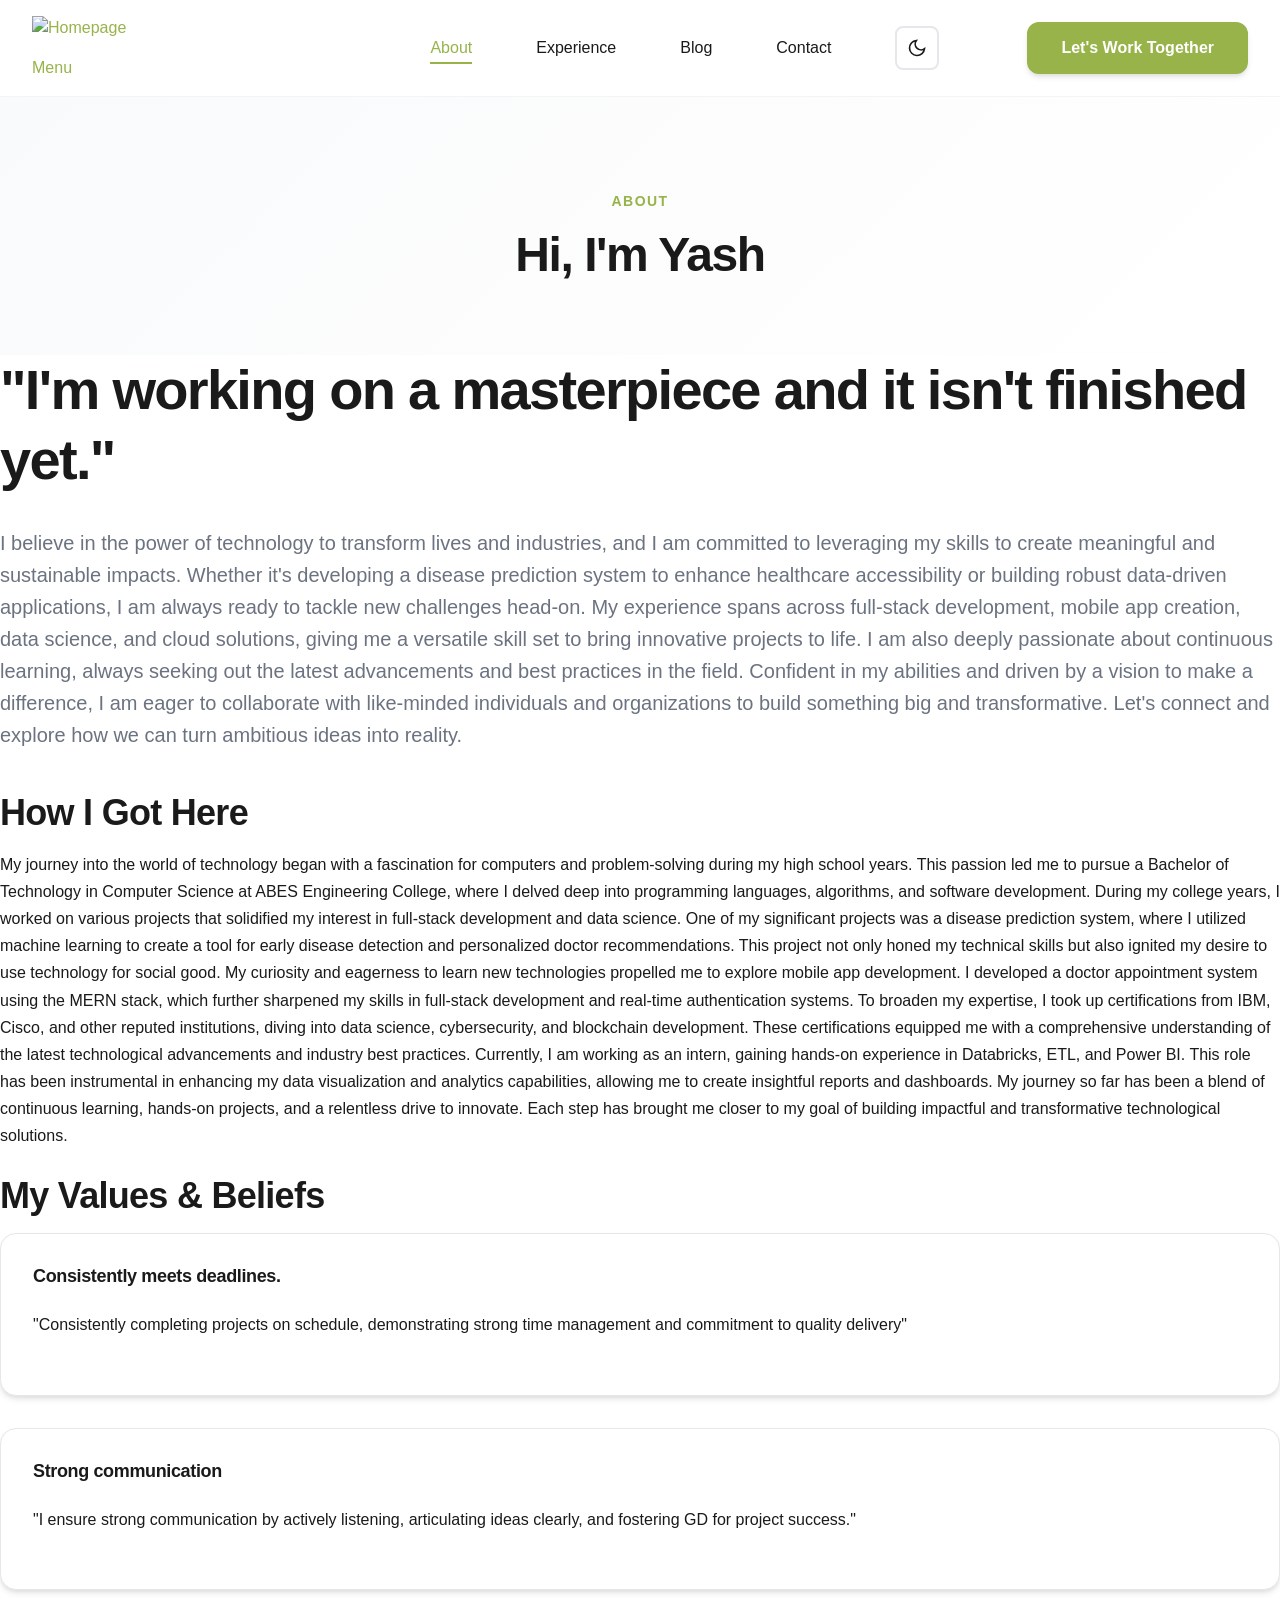
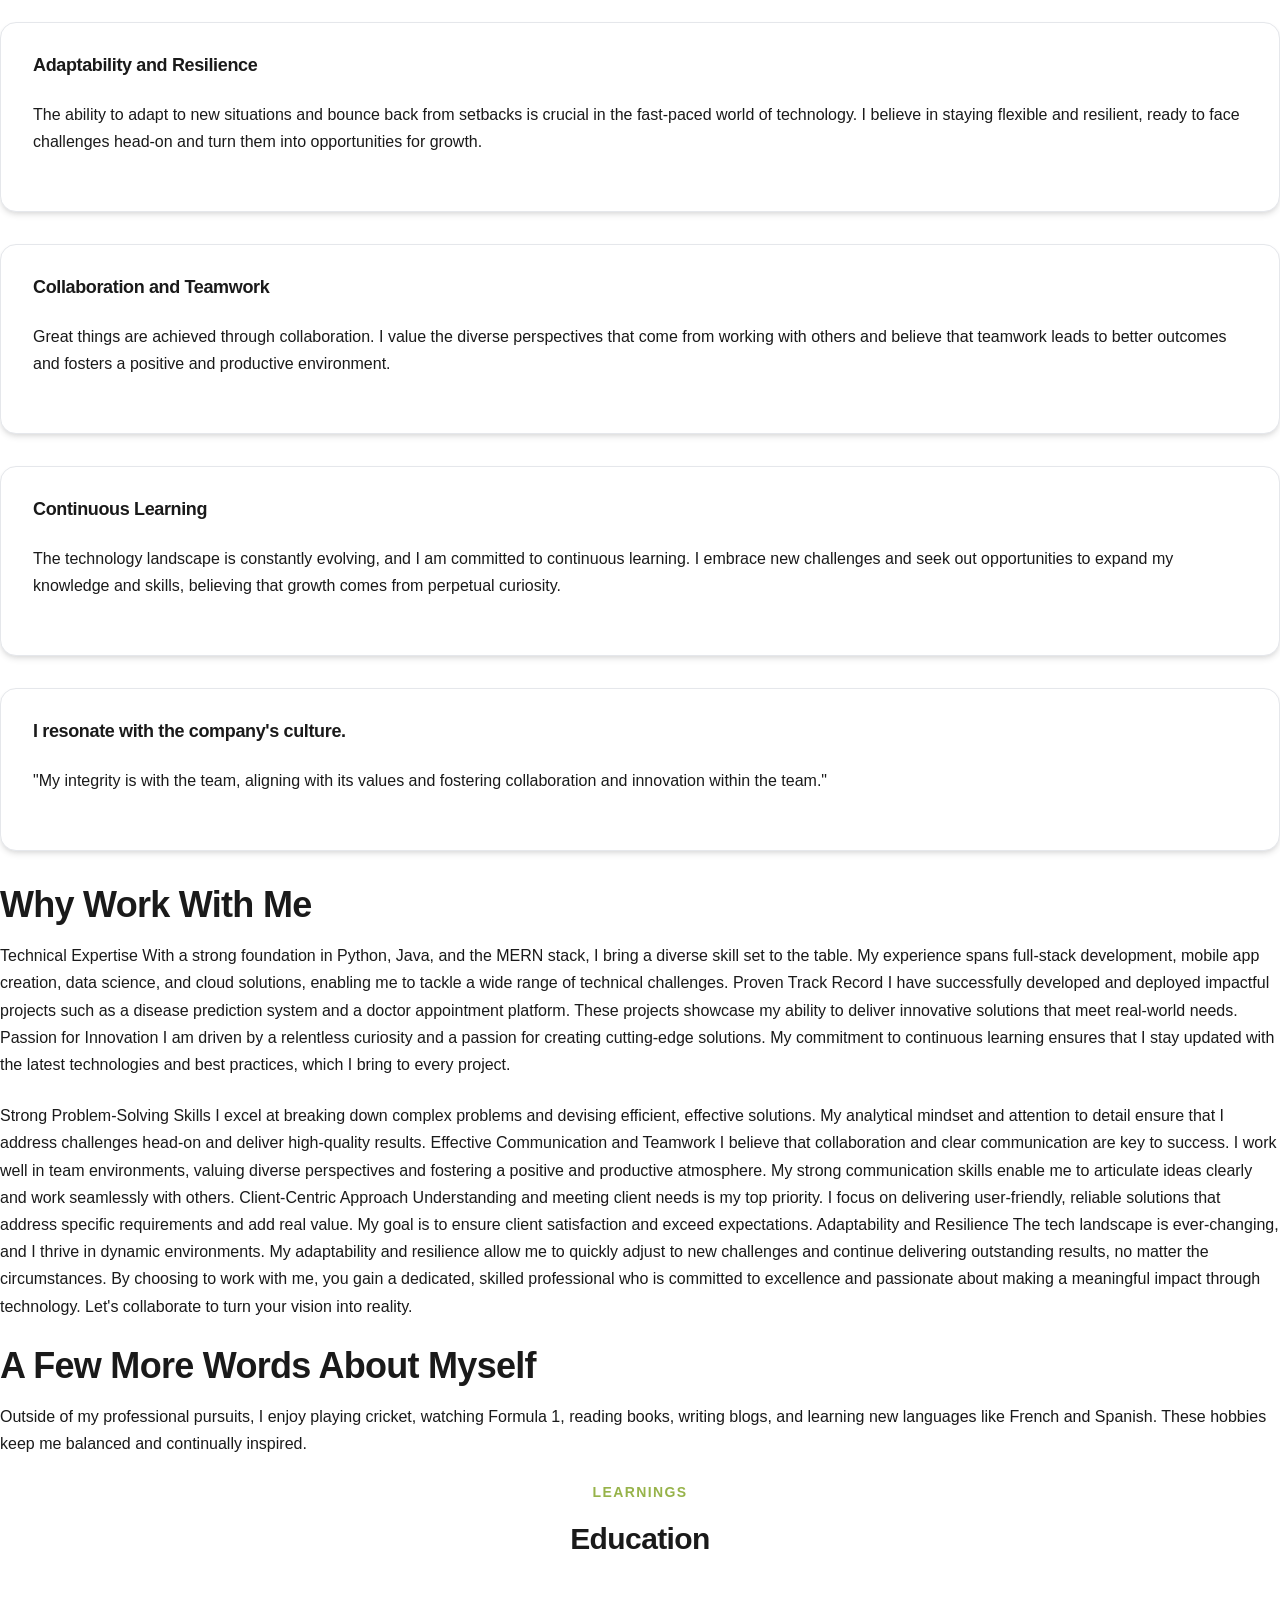
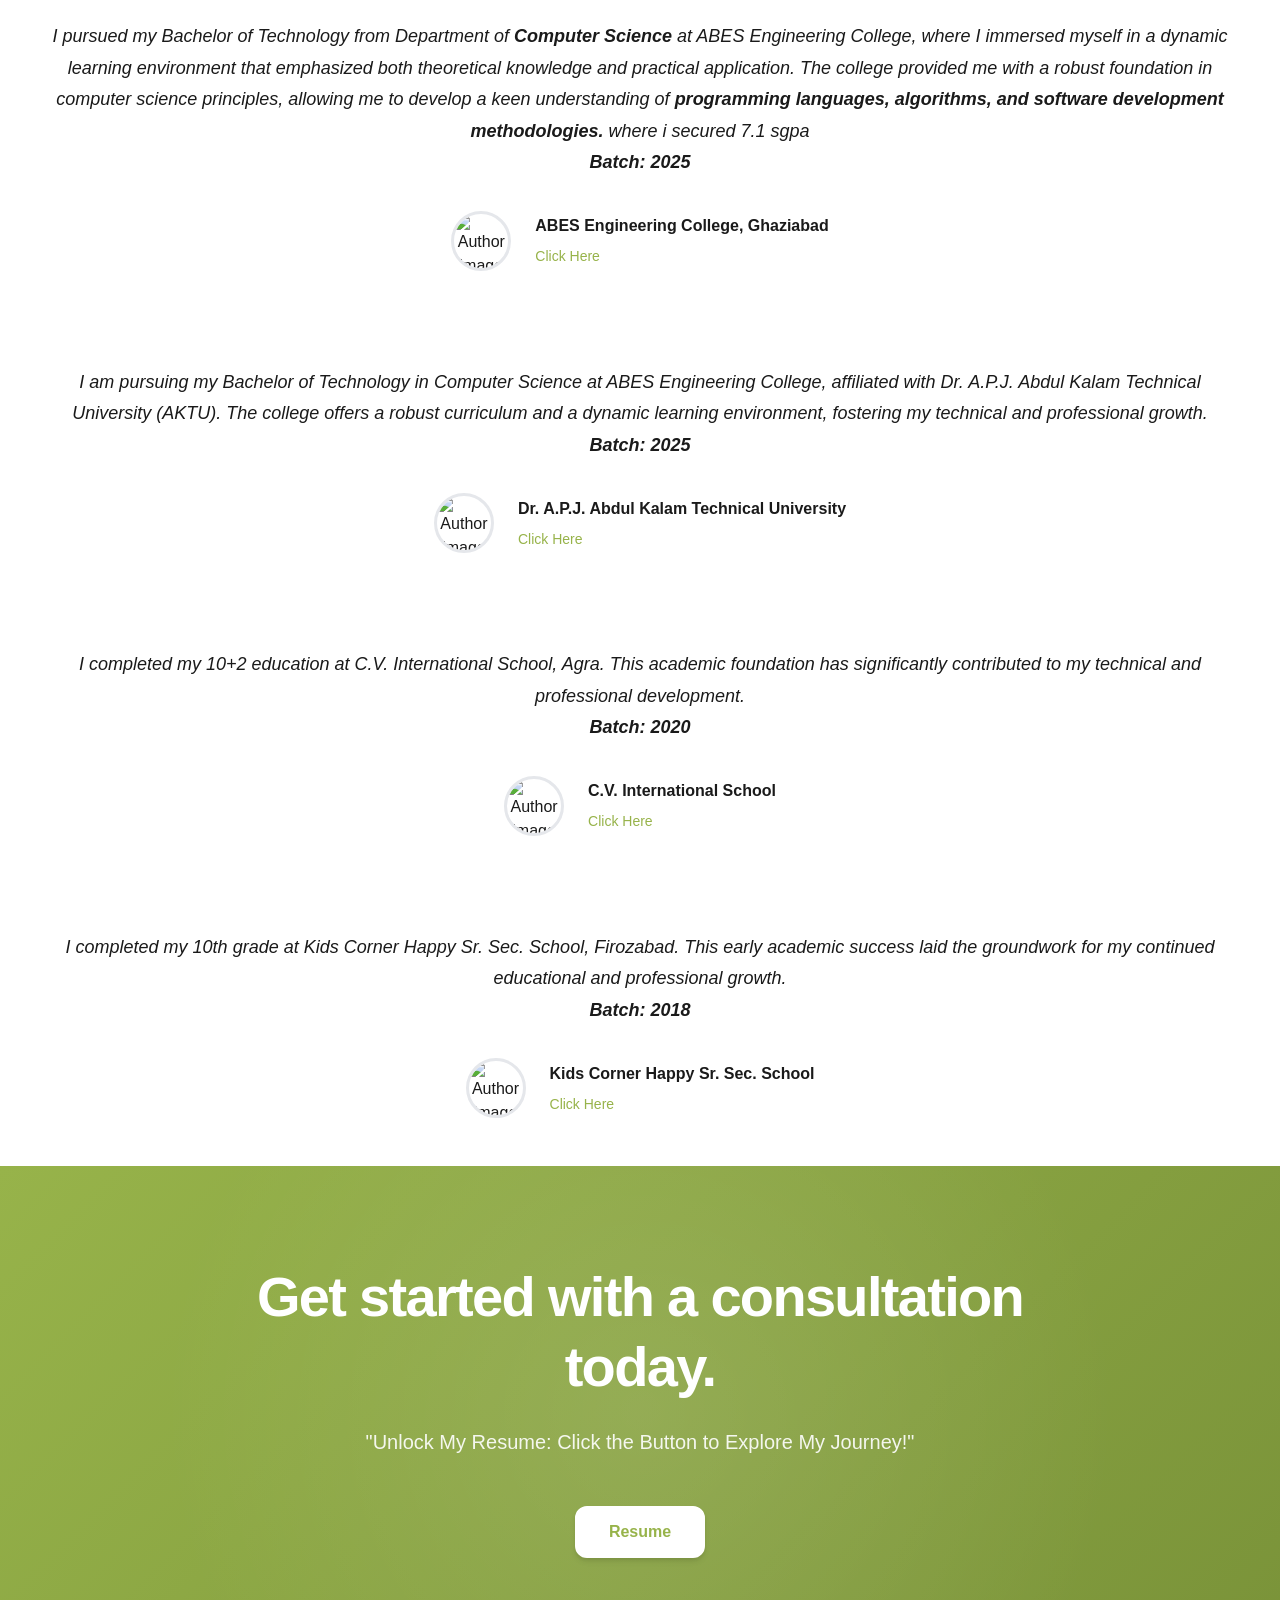
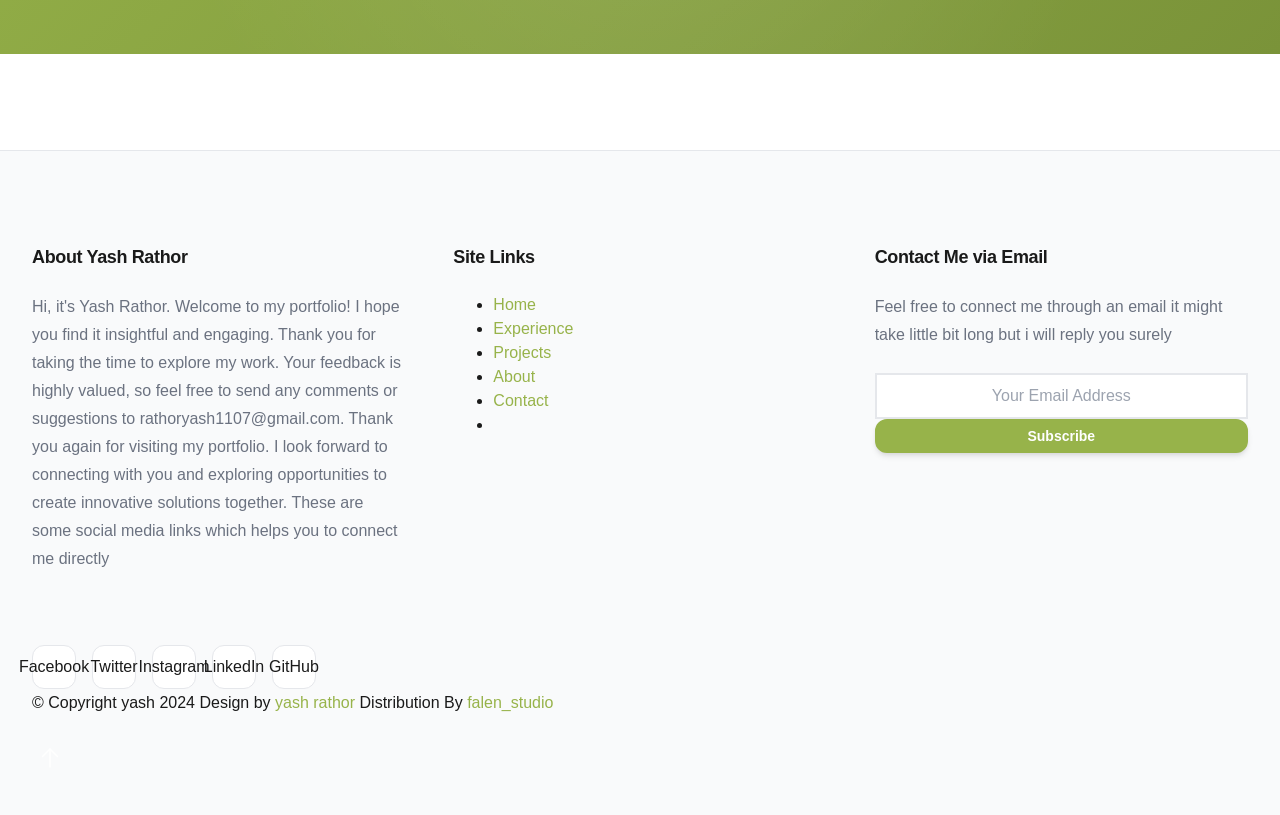
==== commit ed79f3bc: "UI refinement" ====
--- a/about.html
+++ b/about.html
@@ -1,526 +1,527 @@
-<!DOCTYPE html>
-<html lang="en" class="no-js" >
-<head>
-
-    <!--- basic page needs
-    ================================================== -->
-    <meta charset="utf-8">
-    <meta name="viewport" content="width=device-width, initial-scale=1">
-    <title>About - Yash Rathor | Full-Stack Developer & Data Analyst</title>
-    <meta name="description" content="Learn about Yash Rathor, a Computer Science Engineer specializing in Python, MERN stack, Machine Learning, and Data Analytics. Discover my journey, values, and expertise.">
-
-    <script>
-        document.documentElement.classList.remove('no-js');
-        document.documentElement.classList.add('js');
-    </script>
-
-    <!-- CSS
-    ================================================== -->
-    <link rel="stylesheet" href="css/vendor.css">
-    <link rel="stylesheet" href="css/styles.css">
-    <link rel="stylesheet" href="css/dark-mode.css">
-    <link rel="stylesheet" href="css/enhancements.css">
-
-    <!-- favicons
-    ================================================== -->
-    <link rel="apple-touch-icon" sizes="180x180" href="apple-touch-icon.png">
-    <link rel="icon" type="image/png" sizes="32x32" href="1.png">
-    <link rel="icon" type="image/png" sizes="16x16" href="1.png">
-    <link rel="manifest" href="site.webmanifest">
-
-</head>
-
-
-<body id="top">
-
-
-    <!-- preloader
-    ================================================== -->
-    <div id="preloader">
-        <div id="loader" class="dots-fade">
-            <div></div>
-            <div></div>
-            <div></div>
-        </div>
-    </div>
-
-
-    <!-- page wrap
-    ================================================== -->
-    <div id="page" class="s-pagewrap">
-
-
-        <!-- # site header 
-        ================================================== -->
-        <header class="s-header">
-
-            <div class="row s-header__inner width-sixteen-col">
-
-                <div class="s-header__block">
-                    <div class="s-header__logo">
-                        <a class="logo" href="index.html">
-                            <img src="images/y.png" alt="Homepage">
-                        </a>
-                    </div>
-
-                    <a class="s-header__menu-toggle" href="#0"><span>Menu</span></a>
-                </div> <!-- end s-header__block -->
-
-                <nav class="s-header__nav">
-    
-                    <ul class="s-header__menu-links">
-                        <li class="current"><a href="about.html">About</a></li>
-                        <li><a href="services.html">Experience</a></li>
-                        <li><a href="blog.html">Blog</a></li>
-                        <li><a href="contact.html">Contact</a></li>
-                    </ul> <!-- s-header__menu-links -->
-
-                    <div class="s-header__contact">
-                        <a href="contact.html" class="btn btn--primary s-header__contact-btn">Let's Work Together</a>                        
-                    </div> <!-- s-header__contact -->
-    
-                </nav> <!-- end s-header__nav -->
-
-            </div> <!-- end s-header__inner -->
-
-        </header> <!-- end s-header -->
-
-
-        <!-- # site main content
-        ================================================== -->
-        <section id="content" class="s-content">
-
-               <section class="s-pageheader pageheader">
-                    <div class="row">
-                        <div class="column xl-12">
-                            <h1 class="page-title">
-                                <span class="page-title__small-type text-pretitle">About</span>
-                                Hi, I'm Yash
-                            </h1>
-                            
-                        </div>
-                    </div>
-               </section> <!-- end pageheader --> 
-
-               <section class="s-pagecontent pagecontent">
-
-                    <div class="row pageintro">
-                        <div class="column xl-6 lg-12">
-                            <h2 class="text-display-title">"I'm working on a masterpiece and it isn't finished yet."</h2>
-                        </div>
-                        <div class="column xl-6 lg-12 u-flexitem-x-right">
-                            <p class="lead">
-                                I believe in the power of technology to transform lives and industries, and I am committed to leveraging my skills to create meaningful and sustainable impacts. Whether it's developing a disease prediction system to enhance healthcare accessibility or building robust data-driven applications, I am always ready to tackle new challenges head-on.
-
-                                My experience spans across full-stack development, mobile app creation, data science, and cloud solutions, giving me a versatile skill set to bring innovative projects to life. I am also deeply passionate about continuous learning, always seeking out the latest advancements and best practices in the field.
-                                
-                                Confident in my abilities and driven by a vision to make a difference, I am eager to collaborate with like-minded individuals and organizations to build something big and transformative. Let's connect and explore how we can turn ambitious ideas into reality.
-                            </p>
-                        </div>                       
-                    </div> <!-- end pageintro -->   
-                    
-                    <div class="row pagemedia">
-                        <d class="column xl-12">
-                            <figure class="page-media">                                
-                                <img src="images/thumbs/about/hero.jp" 
-                                     srcset="images/thumbs/about/hero.jpg 2400w, 
-                                             images/thumbs/about/hero.jpg 1200w, 
-                                             images/thumbs/about/hero.jpg 600w" sizes="(max-width: 2400px) 250vw, 2500px" alt="">
-                            </figure>
-                        </d>
-                    </div> <!-- end pagemedia -->
-
-                    <div class="row width-narrower pagemain">
-                        <div class="column xl-12"> 
-
-                            <h2>How I Got Here</h2>
-                            <p>
-                                My journey into the world of technology began with a fascination for computers and problem-solving during my high school years. This passion led me to pursue a Bachelor of Technology in Computer Science at ABES Engineering College, where I delved deep into programming languages, algorithms, and software development.
-
-                                During my college years, I worked on various projects that solidified my interest in full-stack development and data science. One of my significant projects was a disease prediction system, where I utilized machine learning to create a tool for early disease detection and personalized doctor recommendations. This project not only honed my technical skills but also ignited my desire to use technology for social good.
-                                
-                                My curiosity and eagerness to learn new technologies propelled me to explore mobile app development. I developed a doctor appointment system using the MERN stack, which further sharpened my skills in full-stack development and real-time authentication systems.
-                                
-                                To broaden my expertise, I took up certifications from IBM, Cisco, and other reputed institutions, diving into data science, cybersecurity, and blockchain development. These certifications equipped me with a comprehensive understanding of the latest technological advancements and industry best practices.
-                                
-                                Currently, I am working as an intern, gaining hands-on experience in Databricks, ETL, and Power BI. This role has been instrumental in enhancing my data visualization and analytics capabilities, allowing me to create insightful reports and dashboards.
-                                
-                                My journey so far has been a blend of continuous learning, hands-on projects, and a relentless drive to innovate. Each step has brought me closer to my goal of building impactful and transformative technological solutions.
-                            </p>
-
-                            <h2 class="u-add-bottom">My Values & Beliefs</h2>
-
-                            <div class="grid-list-items list-items">
-                                <div class="grid-list-items__item list-items__item u-remove-bottom">
-                                    <div class="list-items__item-header">
-                                        <h6 class="list-items__item-small-title">Consistently meets deadlines.</h6>
-                                    </div>
-                                    <p>
-                                        "Consistently completing projects on schedule, demonstrating strong time management and commitment to quality delivery"
-                                    </p>
-                                </div>
-                                <div class="grid-list-items__item list-items__item u-remove-bottom">
-                                    <div class="list-items__item-header">
-                                        <h6 class="list-items__item-small-title">Strong communication</h6>
-                                    </div>
-                                    <p> 
-                                        "I ensure strong communication by actively listening, articulating ideas clearly, and fostering GD for project success."
-                                  
-                                    </p>
-                                </div>
-                                <div class="grid-list-items__item list-items__item u-remove-bottom">
-                                    <div class="list-items__item-header">
-                                        <h6 class="list-items__item-small-title">Adaptability and Resilience</h6>
-                                    </div>
-                                    <p>
-                                        The ability to adapt to new situations and bounce back from setbacks is crucial in the fast-paced world of technology. I believe in staying flexible and resilient, ready to face challenges head-on and turn them into opportunities for growth.
-                                    </p>
-                                </div>
-                                <div class="grid-list-items__item list-items__item u-remove-bottom">
-                                    <div class="list-items__item-header">
-                                        <h6 class="list-items__item-small-title">Collaboration and Teamwork
-                                        </h6>
-                                    </div>
-                                    <p>
-                                        Great things are achieved through collaboration. I value the diverse perspectives that come from working with others and believe that teamwork leads to better outcomes and fosters a positive and productive environment.
-                                    </p>
-                                </div>
-                                <div class="grid-list-items__item list-items__item u-remove-bottom">
-                                    <div class="list-items__item-header">
-                                        <h6 class="list-items__item-small-title">Continuous Learning</h6>
-                                    </div>
-                                    <p>
-                                        The technology landscape is constantly evolving, and I am committed to continuous learning. I embrace new challenges and seek out opportunities to expand my knowledge and skills, believing that growth comes from perpetual curiosity.
-                                    </p>
-                                </div>
-                                <div class="grid-list-items__item list-items__item u-remove-bottom">
-                                    <div class="list-items__item-header">
-                                        <h6 class="list-items__item-small-title">I resonate with the company's culture.</h6>
-                                    </div>
-                                    <p>
-                                        "My integrity is with the team, aligning with its values and fostering collaboration and innovation within the team."
-                                   </p>
-                                </div>
-                            </div> <!--grid-list-items -->
-
-                            <h2>Why Work With Me</h2>
-                            <p>
-                                Technical Expertise
-                                With a strong foundation in Python, Java, and the MERN stack, I bring a diverse skill set to the table. My experience spans full-stack development, mobile app creation, data science, and cloud solutions, enabling me to tackle a wide range of technical challenges.
-                                
-                                Proven Track Record
-                                I have successfully developed and deployed impactful projects such as a disease prediction system and a doctor appointment platform. These projects showcase my ability to deliver innovative solutions that meet real-world needs.
-                                
-                                Passion for Innovation
-                                I am driven by a relentless curiosity and a passion for creating cutting-edge solutions. My commitment to continuous learning ensures that I stay updated with the latest technologies and best practices, which I bring to every project.
-                                
-                                
-                                
-                                
-                            </p>
-
-                            <p>
-                                Strong Problem-Solving Skills
-                                I excel at breaking down complex problems and devising efficient, effective solutions. My analytical mindset and attention to detail ensure that I address challenges head-on and deliver high-quality results.
-                                
-                                Effective Communication and Teamwork
-                                I believe that collaboration and clear communication are key to success. I work well in team environments, valuing diverse perspectives and fostering a positive and productive atmosphere. My strong communication skills enable me to articulate ideas clearly and work seamlessly with others.
-                                
-                                Client-Centric Approach
-                                Understanding and meeting client needs is my top priority. I focus on delivering user-friendly, reliable solutions that address specific requirements and add real value. My goal is to ensure client satisfaction and exceed expectations.
-                                
-                                Adaptability and Resilience
-                                The tech landscape is ever-changing, and I thrive in dynamic environments. My adaptability and resilience allow me to quickly adjust to new challenges and continue delivering outstanding results, no matter the circumstances.
-                                
-                                By choosing to work with me, you gain a dedicated, skilled professional who is committed to excellence and passionate about making a meaningful impact through technology. Let's collaborate to turn your vision into reality.
-                            </p>                   
-
-                            <h2>A Few More Words About Myself</h2>
-                            <p>
-                                Outside of my professional pursuits, I enjoy playing cricket, watching Formula 1, reading books, writing blogs, and learning new languages like French and Spanish. These hobbies keep me balanced and continually inspired.
-                            </p>
-
-                        </div> <!-- end grid-block-->
-                    </div> <!-- end pagemain -->
-
-               </section> <!-- pagecontent -->
-
-               <section class="s-testimonials">
-
-                    <div class="s-testimonials__header row row-x-center text-center">
-                        <div class="column xl-8 lg-12">
-        
-                            <p class="text-pretitle">
-                            Learnings
-                            </p>
-                            <h3>
-                            Education 
-                            </h3>                        
-        
-                        </div>
-                    </div> <!--end s-testimonials__header -->
-
-                    <div class="row s-testimonials__content">
-                        <div class="column x3-12 testimonials">
-
-                            <div class="swiper-container testimonials__slider page-slider">
-
-                                <div class="swiper-wrapper">
-                                    <div class="testimonials__slide swiper-slide">
-                                        <p>
-                                            I pursued my Bachelor of Technology from Department of<b> Computer Science</b> at ABES Engineering College, where I immersed myself in a dynamic learning environment that emphasized both theoretical knowledge and practical application. The college provided me with a robust foundation in computer science principles, allowing me to develop a keen understanding of <b>programming languages, algorithms, and software development methodologies.</b>
-                                            where i secured 7.1 sgpa <br><b>
-                                            Batch: 2025</b>
-                                        
-                                        </p>
-                                        <div class="testimonials__author">
-                                            <img src="images/avatars/abes.jpg" alt="Author image" class="testimonials__avatar">
-                                            <cite class="testimonials__cite">
-                                                <strong>ABES Engineering College, Ghaziabad</strong>
-                                                <span><a href="https://abes.ac.in/">Click Here</a></span>
-                                            </cite>
-                                        </div>
-                                    </div>
-                                  
-                                    
-                                    
-                                </div> <!-- end swiper-wrapper --> 
-
-                                <div class="swiper-pagination"></div>
-
-                            </div> <!--end testimonials__slider --> 
-
-                        </div> <!-- testimonials -->
-                    </div> <!--end s-testimonials__content -->
-
-                    <div class="row s-testimonials__content">
-                        <div class="column x3-12 testimonials">
-
-                            <div class="swiper-container testimonials__slider page-slider">
-
-                                <div class="swiper-wrapper">
-                                    <div class="testimonials__slide swiper-slide">
-                                        <p>
-                                            I am pursuing my Bachelor of Technology in Computer Science at ABES Engineering College, affiliated with Dr. A.P.J. Abdul Kalam Technical University (AKTU). The college offers a robust curriculum and a dynamic learning environment, fostering my technical and professional growth.<br>
-                                            <b>Batch: 2025</b>
-                                        
-                                        </p>
-                                        <div class="testimonials__author">
-                                            <img src="images/avatars/aktu.png" alt="Author image" class="testimonials__avatar">
-                                            <cite class="testimonials__cite">
-                                                <strong>Dr. A.P.J. Abdul Kalam Technical University</strong>
-                                                <span><a href="https://aktu.ac.in/">Click Here</a></span>
-                                            </cite>
-                                        </div>
-                                    </div>
-                                  
-                                    
-                                    
-                                </div> <!-- end swiper-wrapper --> 
-
-                                <div class="swiper-pagination"></div>
-
-                            </div> <!--end testimonials__slider --> 
-                            <div class="row s-testimonials__content">
-                                <div class="column x3-12 testimonials">
-        
-                                    <div class="swiper-container testimonials__slider page-slider">
-        
-                                        <div class="swiper-wrapper">
-                                            <div class="testimonials__slide swiper-slide">
-                                                <p>
-                                                    I completed my 10+2 education at C.V. International School, Agra. This academic foundation has significantly contributed to my technical and professional development.<br><b>
-                                                    Batch: 2020</b>
-                                                
-                                                </p>
-                                                <div class="testimonials__author">
-                                                    <img src="images/avatars/cvi.jpg" alt="Author image" class="testimonials__avatar">
-                                                    <cite class="testimonials__cite">
-                                                        <strong>C.V. International School</strong>
-                                                        <span><a href="https://www.facebook.com/p/CV-International-School-100057259308881/">Click Here</a></span>
-                                                    </cite>
-                                                </div>
-                                            </div>
-                                          
-                                            
-                                            
-                                        </div> <!-- end swiper-wrapper --> 
-
-                                        
-
-                                        
-                                        
-                                        
-
-        
-                            
-
-                        </div> <!-- testimonials -->
-                        <div class="row s-testimonials__content">
-                            <div class="column x3-12 testimonials">
-    
-                                <div class="swiper-container testimonials__slider page-slider">
-    
-                                    <div class="swiper-wrapper">
-                                        <div class="testimonials__slide swiper-slide">
-                                            <p>
-                                                I completed my 10th grade at Kids Corner Happy Sr. Sec. School, Firozabad. This early academic success laid the groundwork for my continued educational and professional growth. <br>
-                                                <b>Batch: 2018</b>
-                                            
-                                            </p>
-                                            <div class="testimonials__author">
-                                                <img src="images/avatars/kids.jpg" alt="Author image" class="testimonials__avatar">
-                                                <cite class="testimonials__cite">
-                                                    <strong>Kids Corner Happy Sr. Sec. School</strong>
-                                                    <span><a href="http://www.kidscornerfirozabad.com/">Click Here</a></span>
-                                                </cite>
-                                            </div>
-                                        </div>
-                                      
-                                        
-                                        
-                                    </div> <!-- end swiper-wrapper --> 
-    
-                                    <div class="swiper-pagination"></div>
-    
-                                </div> <!--end testimonials__slider --> 
-                    </div> <!--end s-testimonials__content -->
-                  
-
-                            </div> <!--end testimonials__slider --> 
-
-                        </div> <!-- testimonials -->
-                    </div> <!--end s-testimonials__content -->
-
-               </section> <!-- end s-testimonials -->
-
-        </section> <!-- s-content-->
-
-        <!-- # cta
-        ================================================== -->
-        <section id="cta" class="s-cta">
-
-            <div class="row row-x-center text-center">
-                <div class="column xl-8 lg-12">
-
-                    <div class="s-cta__content">
-                        <h2 class="text-display-title">
-                        Get started with a consultation today.
-                        </h2>
-                        <p class="lead">
-                            "Unlock My Resume: Click the Button to Explore My Journey!"
-                      
-                        </p>
-                        <a href="https://drive.google.com/file/d/1jEOFprNSXTjAhLHq-H6odaIXEUBiFs2x/view?usp=drive_link" class="btn btn--primary">Resume </a>
-                    </div>
-
-                </div>
-            </div>
-
-        </section> <!-- end s-cta -->
-
-
-        <!-- # footer 
-        ================================================== -->
-        <footer class="s-footer">
-            <div class="row s-footer__content">
-                <div class="column xl-6 lg-6 md-12 s-footer__block s-footer__about">                    
-                    <h3>About Yash Rathor</h3>
-                    <p>
-                        Hi, it's Yash Rathor. Welcome to my portfolio! I hope you find it insightful and engaging. Thank you for taking the time to explore my work. Your feedback is highly valued, so feel free to send any comments or suggestions to rathoryash1107@gmail.com.
-                        Thank you again for visiting my portfolio. I look forward to connecting with you and exploring opportunities to create innovative solutions together.
-                        These are some social media links which helps you to connect me directly
-                    </p>               
-                </div>                
-                <div class="column xl-3 lg-6 md-12 s-footer__block s-footer__site-links">
-                    <h3>Site Links</h3>
-                    <ul class="link-list">
-                        <li><a href="index.html">Home</a></li>
-                        <li><a href="services.html">Experience</a></li>
-                        <li><a href="blog.html">Projects</a></li>
-                        <li><a href="about.html">About</a></li>
-                        <li><a href="contact.html">Contact</a></li>
-                        <li></li>
-                    </ul>
-                </div>
-                <div class="column xl-3 lg-6 md-12 tab-12 s-footer__block s-footer__newsletter">
-                    <h3>Contact Me via Email</h3>
-
-                    <p>
-                        Feel free to connect me through an email it might take little bit long but i will reply you surely 
-                    </p>
-
-                    <div class="subscribe-form">
-                        <form id="mc-form" class="mc-form">
-                            <input type="email" name="EMAIL" id="mce-EMAIL" class="u-fullwidth text-center" placeholder="Your Email Address" title="The domain portion of the email address is invalid (the portion after the @)." pattern="^([^\x00-\x20\x22\x28\x29\x2c\x2e\x3a-\x3c\x3e\x40\x5b-\x5d\x7f-\xff]+|\x22([^\x0d\x22\x5c\x80-\xff]|\x5c[\x00-\x7f])*\x22)(\x2e([^\x00-\x20\x22\x28\x29\x2c\x2e\x3a-\x3c\x3e\x40\x5b-\x5d\x7f-\xff]+|\x22([^\x0d\x22\x5c\x80-\xff]|\x5c[\x00-\x7f])*\x22))*\x40([^\x00-\x20\x22\x28\x29\x2c\x2e\x3a-\x3c\x3e\x40\x5b-\x5d\x7f-\xff]+|\x5b([^\x0d\x5b-\x5d\x80-\xff]|\x5c[\x00-\x7f])*\x5d)(\x2e([^\x00-\x20\x22\x28\x29\x2c\x2e\x3a-\x3c\x3e\x40\x5b-\x5d\x7f-\xff]+|\x5b([^\x0d\x5b-\x5d\x80-\xff]|\x5c[\x00-\x7f])*\x5d))*(\.\w{2,})+$" required>
-                            <input type="submit" name="subscribe" value="Subscribe" class="btn btn--primary btn--small u-fullwidth">
-                            <!-- <div style="position: absolute; left: -5000px;" aria-hidden="true"><input type="text" name="b_cdb7b577e41181934ed6a6a44_9a91cfe7b3" tabindex="-1" value=""></div> -->
-                            <div class="mc-status"></div>
-                        </form>
-                    </div>
-                </div>
-            </div>    
-            
-            <div class="row s-footer__bottom">
-                <div class="column xl-6 lg-12">
-                    <ul class="s-footer__social social-list">
-                        <li>
-                            <a href="https://www.facebook.com/profile.php?id=100011454264672">
-                                <svg xmlns="http://www.w3.org/2000/svg" width="24" height="24" viewBox="0 0 24 24" style="fill:rgba(0, 0, 0, 1);transform:;-ms-filter:"><path d="M20,3H4C3.447,3,3,3.448,3,4v16c0,0.552,0.447,1,1,1h8.615v-6.96h-2.338v-2.725h2.338v-2c0-2.325,1.42-3.592,3.5-3.592 c0.699-0.002,1.399,0.034,2.095,0.107v2.42h-1.435c-1.128,0-1.348,0.538-1.348,1.325v1.735h2.697l-0.35,2.725h-2.348V21H20 c0.553,0,1-0.448,1-1V4C21,3.448,20.553,3,20,3z"></path></svg>
-                                <span class="u-screen-reader-text">Facebook</span>
-                            </a>
-                        </li>
-                        <li>
-                            <a href="https://x.com/YashRathor34765">
-                                <svg xmlns="http://www.w3.org/2000/svg" width="24" height="24" viewBox="0 0 24 24" style="fill:rgba(0, 0, 0, 1);transform:;-ms-filter:"><path d="M19.633,7.997c0.013,0.175,0.013,0.349,0.013,0.523c0,5.325-4.053,11.461-11.46,11.461c-2.282,0-4.402-0.661-6.186-1.809 c0.324,0.037,0.636,0.05,0.973,0.05c1.883,0,3.616-0.636,5.001-1.721c-1.771-0.037-3.255-1.197-3.767-2.793 c0.249,0.037,0.499,0.062,0.761,0.062c0.361,0,0.724-0.05,1.061-0.137c-1.847-0.374-3.23-1.995-3.23-3.953v-0.05 c0.537,0.299,1.16,0.486,1.82,0.511C3.534,9.419,2.823,8.184,2.823,6.787c0-0.748,0.199-1.434,0.548-2.032 c1.983,2.443,4.964,4.04,8.306,4.215c-0.062-0.3-0.1-0.611-0.1-0.923c0-2.22,1.796-4.028,4.028-4.028 c1.16,0,2.207,0.486,2.943,1.272c0.91-0.175,1.782-0.512,2.556-0.973c-0.299,0.935-0.936,1.721-1.771,2.22 c0.811-0.088,1.597-0.312,2.319-0.624C21.104,6.712,20.419,7.423,19.633,7.997z"></path></svg>
-                                <span class="u-screen-reader-text">Twitter</span>
-                            </a>
-                        </li>
-                        <li>
-                            <a href="https://www.instagram.com/yash.rathor7/">
-                                <svg xmlns="http://www.w3.org/2000/svg" width="24" height="24" viewBox="0 0 24 24" style="fill:rgba(0, 0, 0, 1);transform:;-ms-filter:"><path d="M11.999,7.377c-2.554,0-4.623,2.07-4.623,4.623c0,2.554,2.069,4.624,4.623,4.624c2.552,0,4.623-2.07,4.623-4.624 C16.622,9.447,14.551,7.377,11.999,7.377L11.999,7.377z M11.999,15.004c-1.659,0-3.004-1.345-3.004-3.003 c0-1.659,1.345-3.003,3.004-3.003s3.002,1.344,3.002,3.003C15.001,13.659,13.658,15.004,11.999,15.004L11.999,15.004z"></path><circle cx="16.806" cy="7.207" r="1.078"></circle><path d="M20.533,6.111c-0.469-1.209-1.424-2.165-2.633-2.632c-0.699-0.263-1.438-0.404-2.186-0.42 c-0.963-0.042-1.268-0.054-3.71-0.054s-2.755,0-3.71,0.054C7.548,3.074,6.809,3.215,6.11,3.479C4.9,3.946,3.945,4.902,3.477,6.111 c-0.263,0.7-0.404,1.438-0.419,2.186c-0.043,0.962-0.056,1.267-0.056,3.71c0,2.442,0,2.753,0.056,3.71 c0.015,0.748,0.156,1.486,0.419,2.187c0.469,1.208,1.424,2.164,2.634,2.632c0.696,0.272,1.435,0.426,2.185,0.45 c0.963,0.042,1.268,0.055,3.71,0.055s2.755,0,3.71-0.055c0.747-0.015,1.486-0.157,2.186-0.419c1.209-0.469,2.164-1.424,2.633-2.633 c0.263-0.7,0.404-1.438,0.419-2.186c0.043-0.962,0.056-1.267,0.056-3.71s0-2.753-0.056-3.71C20.941,7.57,20.801,6.819,20.533,6.111z M19.315,15.643c-0.007,0.576-0.111,1.147-0.311,1.688c-0.305,0.787-0.926,1.409-1.712,1.711c-0.535,0.199-1.099,0.303-1.67,0.311 c-0.95,0.044-1.218,0.055-3.654,0.055c-2.438,0-2.687,0-3.655-0.055c-0.569-0.007-1.135-0.112-1.669-0.311 c-0.789-0.301-1.414-0.923-1.719-1.711c-0.196-0.534-0.302-1.099-0.311-1.669c-0.043-0.95-0.053-1.218-0.053-3.654 c0-2.437,0-2.686,0.053-3.655c0.007-0.576,0.111-1.146,0.311-1.687c0.305-0.789,0.93-1.41,1.719-1.712 c0.534-0.198,1.1-0.303,1.669-0.311c0.951-0.043,1.218-0.055,3.655-0.055c2.437,0,2.687,0,3.654,0.055 c0.571,0.007,1.135,0.112,1.67,0.311c0.786,0.303,1.407,0.925,1.712,1.712c0.196,0.534,0.302,1.099,0.311,1.669 c0.043,0.951,0.054,1.218,0.054,3.655c0,2.436,0,2.698-0.043,3.654H19.315z"></path></svg>
-                                <span class="u-screen-reader-text">Instagram</span>
-                            </a>
-                        </li>
-                        <li>
-                            <a href="https://www.linkedin.com/in/yash-rathor-bb9aa7231/" target="_blank">
-                                <svg xmlns="http://www.w3.org/2000/svg" width="24" height="24" viewBox="0 0 24 24" style="fill: rgba(0, 0, 0, 1); transform: ; msFilter:;">
-                                    <path d="M22.23 0H1.77C.79 0 0 .77 0 1.74v20.52C0 23.23.79 24 1.77 24h20.46c.98 0 1.77-.77 1.77-1.74V1.74C24 .77 23.21 0 22.23 0zm-5.1 20.4h-3.96v-6.43c0-1.53-.03-3.5-2.13-3.5-2.13 0-2.46 1.66-2.46 3.38v6.55H5.82V9h3.8v1.56h.05c.53-1 1.83-2.07 3.76-2.07 4.02 0 4.76 2.64 4.76 6.08v5.83zM3.58 7.55c-1.27 0-2.3-1.03-2.3-2.3 0-1.27 1.03-2.3 2.3-2.3 1.27 0 2.3 1.03 2.3 2.3 0 1.27-1.03 2.3-2.3 2.3zm1.98 12.85H1.6V9h3.96v11.4z"></path>
-                                </svg>
-                                <span class="u-screen-reader-text">LinkedIn</span>
-                            </a>
-                        </li>
-                        <a href="https://github.com/rathoryash7" target="_blank">
-                            <svg xmlns="http://www.w3.org/2000/svg" width="24" height="24" viewBox="0 0 24 24" style="fill: rgba(0, 0, 0, 1); transform: ; msFilter:;">
-                                <path d="M12 2C6.477 2 2 6.477 2 12c0 4.418 2.867 8.166 6.839 9.491.5.09.682-.217.682-.482 0-.237-.01-1.02-.014-1.851-2.782.605-3.369-1.342-3.369-1.342-.454-1.157-1.11-1.466-1.11-1.466-.908-.62.069-.607.069-.607 1.004.071 1.532 1.033 1.532 1.033.892 1.53 2.341 1.088 2.91.832.09-.647.35-1.088.636-1.338-2.22-.252-4.555-1.112-4.555-4.943 0-1.09.39-1.98 1.03-2.676-.103-.253-.447-1.27.098-2.646 0 0 .84-.27 2.75 1.026A9.564 9.564 0 0112 6.845c.85.004 1.704.115 2.504.337 1.91-1.296 2.75-1.026 2.75-1.026.545 1.376.2 2.393.098 2.646.64.696 1.03 1.586 1.03 2.676 0 3.84-2.337 4.687-4.566 4.935.358.31.678.92.678 1.854 0 1.338-.012 2.42-.012 2.75 0 .268.18.576.688.479C19.135 20.162 22 16.418 22 12c0-5.523-4.477-10-10-10z"></path>
-                            </svg>
-                            <span class="u-screen-reader-text">GitHub</span>
-                        </a>
-                    </ul> <!-- end s-footer__social -->
-                </div>
-                <div class="column xl-6 lg-12">
-                    <p class="ss-copyright">
-                        <span>© Copyright yash 2024</span> 
-                        <span>Design by <a href="https://www.styleshout.com/">yash rathor</a> Distribution By <a href="https://themewagon.com">falen_studio</a></span>
-                    </p>
-                </div>
-
-                <div class="ss-go-top">
-                    <a class="smoothscroll" title="Back to Top" href="#top">
-                        <svg xmlns="http://www.w3.org/2000/svg" viewBox="0 0 24 24" width="36" height="36" fill="none" stroke="#ffffff" stroke-width="1" stroke-linecap="round" stroke-linejoin="round">&lt;!--!  Atomicons Free 1.00 by @atisalab License - https://atomicons.com/license/ (Icons: CC BY 4.0) Copyright 2021 Atomicons --&gt;<polyline points="17 11 12 6 7 11"></polyline><line x1="12" y1="18" x2="12" y2="6"></line></svg>
-                    </a>
-                </div> <!-- end ss-go-top -->
-            </div>
-            
-        </footer> <!-- end s-footer -->
-
-    </div> <!-- end page-wrap -->
-
-    <!-- Java Script
-    ================================================== -->
-    <script src="js/plugins.js"></script>
-    <script src="js/main.js"></script>
-    <script src="js/dark-mode.js"></script>
-
-</body>
+<!DOCTYPE html>
+<html lang="en" class="no-js" >
+<head>
+
+    <!--- basic page needs
+    ================================================== -->
+    <meta charset="utf-8">
+    <meta name="viewport" content="width=device-width, initial-scale=1">
+    <title>About - Yash Rathor | Full-Stack Developer & Data Analyst</title>
+    <meta name="description" content="Learn about Yash Rathor, a Computer Science Engineer specializing in Python, MERN stack, Machine Learning, and Data Analytics. Discover my journey, values, and expertise.">
+
+    <script>
+        document.documentElement.classList.remove('no-js');
+        document.documentElement.classList.add('js');
+    </script>
+
+    <!-- CSS
+    ================================================== -->
+    <link rel="stylesheet" href="css/vendor.css">
+    <link rel="stylesheet" href="css/styles.css">
+    <link rel="stylesheet" href="css/dark-mode.css">
+    <link rel="stylesheet" href="css/portfolio-refined.css">
+    <link rel="stylesheet" href="css/enhancements.css">
+
+    <!-- favicons
+    ================================================== -->
+    <link rel="apple-touch-icon" sizes="180x180" href="apple-touch-icon.png">
+    <link rel="icon" type="image/png" sizes="32x32" href="1.png">
+    <link rel="icon" type="image/png" sizes="16x16" href="1.png">
+    <link rel="manifest" href="site.webmanifest">
+
+</head>
+
+
+<body id="top">
+
+
+    <!-- preloader
+    ================================================== -->
+    <div id="preloader">
+        <div id="loader" class="dots-fade">
+            <div></div>
+            <div></div>
+            <div></div>
+        </div>
+    </div>
+
+
+    <!-- page wrap
+    ================================================== -->
+    <div id="page" class="s-pagewrap">
+
+
+        <!-- # site header 
+        ================================================== -->
+        <header class="s-header">
+
+            <div class="row s-header__inner width-sixteen-col">
+
+                <div class="s-header__block">
+                    <div class="s-header__logo">
+                        <a class="logo" href="index.html">
+                            <img src="images/y.png" alt="Homepage">
+                        </a>
+                    </div>
+
+                    <a class="s-header__menu-toggle" href="#0"><span>Menu</span></a>
+                </div> <!-- end s-header__block -->
+
+                <nav class="s-header__nav">
+    
+                    <ul class="s-header__menu-links">
+                        <li class="current"><a href="about.html">About</a></li>
+                        <li><a href="services.html">Experience</a></li>
+                        <li><a href="blog.html">Blog</a></li>
+                        <li><a href="contact.html">Contact</a></li>
+                    </ul> <!-- s-header__menu-links -->
+
+                    <div class="s-header__contact">
+                        <a href="contact.html" class="btn btn--primary s-header__contact-btn">Let's Work Together</a>                        
+                    </div> <!-- s-header__contact -->
+    
+                </nav> <!-- end s-header__nav -->
+
+            </div> <!-- end s-header__inner -->
+
+        </header> <!-- end s-header -->
+
+
+        <!-- # site main content
+        ================================================== -->
+        <section id="content" class="s-content">
+
+               <section class="s-pageheader pageheader">
+                    <div class="row">
+                        <div class="column xl-12">
+                            <h1 class="page-title">
+                                <span class="page-title__small-type text-pretitle">About</span>
+                                Hi, I'm Yash
+                            </h1>
+                            
+                        </div>
+                    </div>
+               </section> <!-- end pageheader --> 
+
+               <section class="s-pagecontent pagecontent">
+
+                    <div class="row pageintro">
+                        <div class="column xl-6 lg-12">
+                            <h2 class="text-display-title">"I'm working on a masterpiece and it isn't finished yet."</h2>
+                        </div>
+                        <div class="column xl-6 lg-12 u-flexitem-x-right">
+                            <p class="lead">
+                                I believe in the power of technology to transform lives and industries, and I am committed to leveraging my skills to create meaningful and sustainable impacts. Whether it's developing a disease prediction system to enhance healthcare accessibility or building robust data-driven applications, I am always ready to tackle new challenges head-on.
+
+                                My experience spans across full-stack development, mobile app creation, data science, and cloud solutions, giving me a versatile skill set to bring innovative projects to life. I am also deeply passionate about continuous learning, always seeking out the latest advancements and best practices in the field.
+                                
+                                Confident in my abilities and driven by a vision to make a difference, I am eager to collaborate with like-minded individuals and organizations to build something big and transformative. Let's connect and explore how we can turn ambitious ideas into reality.
+                            </p>
+                        </div>                       
+                    </div> <!-- end pageintro -->   
+                    
+                    <div class="row pagemedia">
+                        <d class="column xl-12">
+                            <figure class="page-media">                                
+                                <img src="images/thumbs/about/hero.jp" 
+                                     srcset="images/thumbs/about/hero.jpg 2400w, 
+                                             images/thumbs/about/hero.jpg 1200w, 
+                                             images/thumbs/about/hero.jpg 600w" sizes="(max-width: 2400px) 250vw, 2500px" alt="">
+                            </figure>
+                        </d>
+                    </div> <!-- end pagemedia -->
+
+                    <div class="row width-narrower pagemain">
+                        <div class="column xl-12"> 
+
+                            <h2>How I Got Here</h2>
+                            <p>
+                                My journey into the world of technology began with a fascination for computers and problem-solving during my high school years. This passion led me to pursue a Bachelor of Technology in Computer Science at ABES Engineering College, where I delved deep into programming languages, algorithms, and software development.
+
+                                During my college years, I worked on various projects that solidified my interest in full-stack development and data science. One of my significant projects was a disease prediction system, where I utilized machine learning to create a tool for early disease detection and personalized doctor recommendations. This project not only honed my technical skills but also ignited my desire to use technology for social good.
+                                
+                                My curiosity and eagerness to learn new technologies propelled me to explore mobile app development. I developed a doctor appointment system using the MERN stack, which further sharpened my skills in full-stack development and real-time authentication systems.
+                                
+                                To broaden my expertise, I took up certifications from IBM, Cisco, and other reputed institutions, diving into data science, cybersecurity, and blockchain development. These certifications equipped me with a comprehensive understanding of the latest technological advancements and industry best practices.
+                                
+                                Currently, I am working as an intern, gaining hands-on experience in Databricks, ETL, and Power BI. This role has been instrumental in enhancing my data visualization and analytics capabilities, allowing me to create insightful reports and dashboards.
+                                
+                                My journey so far has been a blend of continuous learning, hands-on projects, and a relentless drive to innovate. Each step has brought me closer to my goal of building impactful and transformative technological solutions.
+                            </p>
+
+                            <h2 class="u-add-bottom">My Values & Beliefs</h2>
+
+                            <div class="grid-list-items list-items">
+                                <div class="grid-list-items__item list-items__item u-remove-bottom">
+                                    <div class="list-items__item-header">
+                                        <h6 class="list-items__item-small-title">Consistently meets deadlines.</h6>
+                                    </div>
+                                    <p>
+                                        "Consistently completing projects on schedule, demonstrating strong time management and commitment to quality delivery"
+                                    </p>
+                                </div>
+                                <div class="grid-list-items__item list-items__item u-remove-bottom">
+                                    <div class="list-items__item-header">
+                                        <h6 class="list-items__item-small-title">Strong communication</h6>
+                                    </div>
+                                    <p> 
+                                        "I ensure strong communication by actively listening, articulating ideas clearly, and fostering GD for project success."
+                                  
+                                    </p>
+                                </div>
+                                <div class="grid-list-items__item list-items__item u-remove-bottom">
+                                    <div class="list-items__item-header">
+                                        <h6 class="list-items__item-small-title">Adaptability and Resilience</h6>
+                                    </div>
+                                    <p>
+                                        The ability to adapt to new situations and bounce back from setbacks is crucial in the fast-paced world of technology. I believe in staying flexible and resilient, ready to face challenges head-on and turn them into opportunities for growth.
+                                    </p>
+                                </div>
+                                <div class="grid-list-items__item list-items__item u-remove-bottom">
+                                    <div class="list-items__item-header">
+                                        <h6 class="list-items__item-small-title">Collaboration and Teamwork
+                                        </h6>
+                                    </div>
+                                    <p>
+                                        Great things are achieved through collaboration. I value the diverse perspectives that come from working with others and believe that teamwork leads to better outcomes and fosters a positive and productive environment.
+                                    </p>
+                                </div>
+                                <div class="grid-list-items__item list-items__item u-remove-bottom">
+                                    <div class="list-items__item-header">
+                                        <h6 class="list-items__item-small-title">Continuous Learning</h6>
+                                    </div>
+                                    <p>
+                                        The technology landscape is constantly evolving, and I am committed to continuous learning. I embrace new challenges and seek out opportunities to expand my knowledge and skills, believing that growth comes from perpetual curiosity.
+                                    </p>
+                                </div>
+                                <div class="grid-list-items__item list-items__item u-remove-bottom">
+                                    <div class="list-items__item-header">
+                                        <h6 class="list-items__item-small-title">I resonate with the company's culture.</h6>
+                                    </div>
+                                    <p>
+                                        "My integrity is with the team, aligning with its values and fostering collaboration and innovation within the team."
+                                   </p>
+                                </div>
+                            </div> <!--grid-list-items -->
+
+                            <h2>Why Work With Me</h2>
+                            <p>
+                                Technical Expertise
+                                With a strong foundation in Python, Java, and the MERN stack, I bring a diverse skill set to the table. My experience spans full-stack development, mobile app creation, data science, and cloud solutions, enabling me to tackle a wide range of technical challenges.
+                                
+                                Proven Track Record
+                                I have successfully developed and deployed impactful projects such as a disease prediction system and a doctor appointment platform. These projects showcase my ability to deliver innovative solutions that meet real-world needs.
+                                
+                                Passion for Innovation
+                                I am driven by a relentless curiosity and a passion for creating cutting-edge solutions. My commitment to continuous learning ensures that I stay updated with the latest technologies and best practices, which I bring to every project.
+                                
+                                
+                                
+                                
+                            </p>
+
+                            <p>
+                                Strong Problem-Solving Skills
+                                I excel at breaking down complex problems and devising efficient, effective solutions. My analytical mindset and attention to detail ensure that I address challenges head-on and deliver high-quality results.
+                                
+                                Effective Communication and Teamwork
+                                I believe that collaboration and clear communication are key to success. I work well in team environments, valuing diverse perspectives and fostering a positive and productive atmosphere. My strong communication skills enable me to articulate ideas clearly and work seamlessly with others.
+                                
+                                Client-Centric Approach
+                                Understanding and meeting client needs is my top priority. I focus on delivering user-friendly, reliable solutions that address specific requirements and add real value. My goal is to ensure client satisfaction and exceed expectations.
+                                
+                                Adaptability and Resilience
+                                The tech landscape is ever-changing, and I thrive in dynamic environments. My adaptability and resilience allow me to quickly adjust to new challenges and continue delivering outstanding results, no matter the circumstances.
+                                
+                                By choosing to work with me, you gain a dedicated, skilled professional who is committed to excellence and passionate about making a meaningful impact through technology. Let's collaborate to turn your vision into reality.
+                            </p>                   
+
+                            <h2>A Few More Words About Myself</h2>
+                            <p>
+                                Outside of my professional pursuits, I enjoy playing cricket, watching Formula 1, reading books, writing blogs, and learning new languages like French and Spanish. These hobbies keep me balanced and continually inspired.
+                            </p>
+
+                        </div> <!-- end grid-block-->
+                    </div> <!-- end pagemain -->
+
+               </section> <!-- pagecontent -->
+
+               <section class="s-testimonials">
+
+                    <div class="s-testimonials__header row row-x-center text-center">
+                        <div class="column xl-8 lg-12">
+        
+                            <p class="text-pretitle">
+                            Learnings
+                            </p>
+                            <h3>
+                            Education 
+                            </h3>                        
+        
+                        </div>
+                    </div> <!--end s-testimonials__header -->
+
+                    <div class="row s-testimonials__content">
+                        <div class="column x3-12 testimonials">
+
+                            <div class="swiper-container testimonials__slider page-slider">
+
+                                <div class="swiper-wrapper">
+                                    <div class="testimonials__slide swiper-slide">
+                                        <p>
+                                            I pursued my Bachelor of Technology from Department of<b> Computer Science</b> at ABES Engineering College, where I immersed myself in a dynamic learning environment that emphasized both theoretical knowledge and practical application. The college provided me with a robust foundation in computer science principles, allowing me to develop a keen understanding of <b>programming languages, algorithms, and software development methodologies.</b>
+                                            where i secured 7.1 sgpa <br><b>
+                                            Batch: 2025</b>
+                                        
+                                        </p>
+                                        <div class="testimonials__author">
+                                            <img src="images/avatars/abes.jpg" alt="Author image" class="testimonials__avatar">
+                                            <cite class="testimonials__cite">
+                                                <strong>ABES Engineering College, Ghaziabad</strong>
+                                                <span><a href="https://abes.ac.in/">Click Here</a></span>
+                                            </cite>
+                                        </div>
+                                    </div>
+                                  
+                                    
+                                    
+                                </div> <!-- end swiper-wrapper --> 
+
+                                <div class="swiper-pagination"></div>
+
+                            </div> <!--end testimonials__slider --> 
+
+                        </div> <!-- testimonials -->
+                    </div> <!--end s-testimonials__content -->
+
+                    <div class="row s-testimonials__content">
+                        <div class="column x3-12 testimonials">
+
+                            <div class="swiper-container testimonials__slider page-slider">
+
+                                <div class="swiper-wrapper">
+                                    <div class="testimonials__slide swiper-slide">
+                                        <p>
+                                            I am pursuing my Bachelor of Technology in Computer Science at ABES Engineering College, affiliated with Dr. A.P.J. Abdul Kalam Technical University (AKTU). The college offers a robust curriculum and a dynamic learning environment, fostering my technical and professional growth.<br>
+                                            <b>Batch: 2025</b>
+                                        
+                                        </p>
+                                        <div class="testimonials__author">
+                                            <img src="images/avatars/aktu.png" alt="Author image" class="testimonials__avatar">
+                                            <cite class="testimonials__cite">
+                                                <strong>Dr. A.P.J. Abdul Kalam Technical University</strong>
+                                                <span><a href="https://aktu.ac.in/">Click Here</a></span>
+                                            </cite>
+                                        </div>
+                                    </div>
+                                  
+                                    
+                                    
+                                </div> <!-- end swiper-wrapper --> 
+
+                                <div class="swiper-pagination"></div>
+
+                            </div> <!--end testimonials__slider --> 
+                            <div class="row s-testimonials__content">
+                                <div class="column x3-12 testimonials">
+        
+                                    <div class="swiper-container testimonials__slider page-slider">
+        
+                                        <div class="swiper-wrapper">
+                                            <div class="testimonials__slide swiper-slide">
+                                                <p>
+                                                    I completed my 10+2 education at C.V. International School, Agra. This academic foundation has significantly contributed to my technical and professional development.<br><b>
+                                                    Batch: 2020</b>
+                                                
+                                                </p>
+                                                <div class="testimonials__author">
+                                                    <img src="images/avatars/cvi.jpg" alt="Author image" class="testimonials__avatar">
+                                                    <cite class="testimonials__cite">
+                                                        <strong>C.V. International School</strong>
+                                                        <span><a href="https://www.facebook.com/p/CV-International-School-100057259308881/">Click Here</a></span>
+                                                    </cite>
+                                                </div>
+                                            </div>
+                                          
+                                            
+                                            
+                                        </div> <!-- end swiper-wrapper --> 
+
+                                        
+
+                                        
+                                        
+                                        
+
+        
+                            
+
+                        </div> <!-- testimonials -->
+                        <div class="row s-testimonials__content">
+                            <div class="column x3-12 testimonials">
+    
+                                <div class="swiper-container testimonials__slider page-slider">
+    
+                                    <div class="swiper-wrapper">
+                                        <div class="testimonials__slide swiper-slide">
+                                            <p>
+                                                I completed my 10th grade at Kids Corner Happy Sr. Sec. School, Firozabad. This early academic success laid the groundwork for my continued educational and professional growth. <br>
+                                                <b>Batch: 2018</b>
+                                            
+                                            </p>
+                                            <div class="testimonials__author">
+                                                <img src="images/avatars/kids.jpg" alt="Author image" class="testimonials__avatar">
+                                                <cite class="testimonials__cite">
+                                                    <strong>Kids Corner Happy Sr. Sec. School</strong>
+                                                    <span><a href="http://www.kidscornerfirozabad.com/">Click Here</a></span>
+                                                </cite>
+                                            </div>
+                                        </div>
+                                      
+                                        
+                                        
+                                    </div> <!-- end swiper-wrapper --> 
+    
+                                    <div class="swiper-pagination"></div>
+    
+                                </div> <!--end testimonials__slider --> 
+                    </div> <!--end s-testimonials__content -->
+                  
+
+                            </div> <!--end testimonials__slider --> 
+
+                        </div> <!-- testimonials -->
+                    </div> <!--end s-testimonials__content -->
+
+               </section> <!-- end s-testimonials -->
+
+        </section> <!-- s-content-->
+
+        <!-- # cta
+        ================================================== -->
+        <section id="cta" class="s-cta">
+
+            <div class="row row-x-center text-center">
+                <div class="column xl-8 lg-12">
+
+                    <div class="s-cta__content">
+                        <h2 class="text-display-title">
+                        Get started with a consultation today.
+                        </h2>
+                        <p class="lead">
+                            "Unlock My Resume: Click the Button to Explore My Journey!"
+                      
+                        </p>
+                        <a href="https://drive.google.com/file/d/1jEOFprNSXTjAhLHq-H6odaIXEUBiFs2x/view?usp=drive_link" class="btn btn--primary">Resume </a>
+                    </div>
+
+                </div>
+            </div>
+
+        </section> <!-- end s-cta -->
+
+
+        <!-- # footer 
+        ================================================== -->
+        <footer class="s-footer">
+            <div class="row s-footer__content">
+                <div class="column xl-6 lg-6 md-12 s-footer__block s-footer__about">                    
+                    <h3>About Yash Rathor</h3>
+                    <p>
+                        Hi, it's Yash Rathor. Welcome to my portfolio! I hope you find it insightful and engaging. Thank you for taking the time to explore my work. Your feedback is highly valued, so feel free to send any comments or suggestions to rathoryash1107@gmail.com.
+                        Thank you again for visiting my portfolio. I look forward to connecting with you and exploring opportunities to create innovative solutions together.
+                        These are some social media links which helps you to connect me directly
+                    </p>               
+                </div>                
+                <div class="column xl-3 lg-6 md-12 s-footer__block s-footer__site-links">
+                    <h3>Site Links</h3>
+                    <ul class="link-list">
+                        <li><a href="index.html">Home</a></li>
+                        <li><a href="services.html">Experience</a></li>
+                        <li><a href="blog.html">Projects</a></li>
+                        <li><a href="about.html">About</a></li>
+                        <li><a href="contact.html">Contact</a></li>
+                        <li></li>
+                    </ul>
+                </div>
+                <div class="column xl-3 lg-6 md-12 tab-12 s-footer__block s-footer__newsletter">
+                    <h3>Contact Me via Email</h3>
+
+                    <p>
+                        Feel free to connect me through an email it might take little bit long but i will reply you surely 
+                    </p>
+
+                    <div class="subscribe-form">
+                        <form id="mc-form" class="mc-form">
+                            <input type="email" name="EMAIL" id="mce-EMAIL" class="u-fullwidth text-center" placeholder="Your Email Address" title="The domain portion of the email address is invalid (the portion after the @)." pattern="^([^\x00-\x20\x22\x28\x29\x2c\x2e\x3a-\x3c\x3e\x40\x5b-\x5d\x7f-\xff]+|\x22([^\x0d\x22\x5c\x80-\xff]|\x5c[\x00-\x7f])*\x22)(\x2e([^\x00-\x20\x22\x28\x29\x2c\x2e\x3a-\x3c\x3e\x40\x5b-\x5d\x7f-\xff]+|\x22([^\x0d\x22\x5c\x80-\xff]|\x5c[\x00-\x7f])*\x22))*\x40([^\x00-\x20\x22\x28\x29\x2c\x2e\x3a-\x3c\x3e\x40\x5b-\x5d\x7f-\xff]+|\x5b([^\x0d\x5b-\x5d\x80-\xff]|\x5c[\x00-\x7f])*\x5d)(\x2e([^\x00-\x20\x22\x28\x29\x2c\x2e\x3a-\x3c\x3e\x40\x5b-\x5d\x7f-\xff]+|\x5b([^\x0d\x5b-\x5d\x80-\xff]|\x5c[\x00-\x7f])*\x5d))*(\.\w{2,})+$" required>
+                            <input type="submit" name="subscribe" value="Subscribe" class="btn btn--primary btn--small u-fullwidth">
+                            <!-- <div style="position: absolute; left: -5000px;" aria-hidden="true"><input type="text" name="b_cdb7b577e41181934ed6a6a44_9a91cfe7b3" tabindex="-1" value=""></div> -->
+                            <div class="mc-status"></div>
+                        </form>
+                    </div>
+                </div>
+            </div>    
+            
+            <div class="row s-footer__bottom">
+                <div class="column xl-6 lg-12">
+                    <ul class="s-footer__social social-list">
+                        <li>
+                            <a href="https://www.facebook.com/profile.php?id=100011454264672">
+                                <svg xmlns="http://www.w3.org/2000/svg" width="24" height="24" viewBox="0 0 24 24" style="fill:rgba(0, 0, 0, 1);transform:;-ms-filter:"><path d="M20,3H4C3.447,3,3,3.448,3,4v16c0,0.552,0.447,1,1,1h8.615v-6.96h-2.338v-2.725h2.338v-2c0-2.325,1.42-3.592,3.5-3.592 c0.699-0.002,1.399,0.034,2.095,0.107v2.42h-1.435c-1.128,0-1.348,0.538-1.348,1.325v1.735h2.697l-0.35,2.725h-2.348V21H20 c0.553,0,1-0.448,1-1V4C21,3.448,20.553,3,20,3z"></path></svg>
+                                <span class="u-screen-reader-text">Facebook</span>
+                            </a>
+                        </li>
+                        <li>
+                            <a href="https://x.com/YashRathor34765">
+                                <svg xmlns="http://www.w3.org/2000/svg" width="24" height="24" viewBox="0 0 24 24" style="fill:rgba(0, 0, 0, 1);transform:;-ms-filter:"><path d="M19.633,7.997c0.013,0.175,0.013,0.349,0.013,0.523c0,5.325-4.053,11.461-11.46,11.461c-2.282,0-4.402-0.661-6.186-1.809 c0.324,0.037,0.636,0.05,0.973,0.05c1.883,0,3.616-0.636,5.001-1.721c-1.771-0.037-3.255-1.197-3.767-2.793 c0.249,0.037,0.499,0.062,0.761,0.062c0.361,0,0.724-0.05,1.061-0.137c-1.847-0.374-3.23-1.995-3.23-3.953v-0.05 c0.537,0.299,1.16,0.486,1.82,0.511C3.534,9.419,2.823,8.184,2.823,6.787c0-0.748,0.199-1.434,0.548-2.032 c1.983,2.443,4.964,4.04,8.306,4.215c-0.062-0.3-0.1-0.611-0.1-0.923c0-2.22,1.796-4.028,4.028-4.028 c1.16,0,2.207,0.486,2.943,1.272c0.91-0.175,1.782-0.512,2.556-0.973c-0.299,0.935-0.936,1.721-1.771,2.22 c0.811-0.088,1.597-0.312,2.319-0.624C21.104,6.712,20.419,7.423,19.633,7.997z"></path></svg>
+                                <span class="u-screen-reader-text">Twitter</span>
+                            </a>
+                        </li>
+                        <li>
+                            <a href="https://www.instagram.com/yash.rathor7/">
+                                <svg xmlns="http://www.w3.org/2000/svg" width="24" height="24" viewBox="0 0 24 24" style="fill:rgba(0, 0, 0, 1);transform:;-ms-filter:"><path d="M11.999,7.377c-2.554,0-4.623,2.07-4.623,4.623c0,2.554,2.069,4.624,4.623,4.624c2.552,0,4.623-2.07,4.623-4.624 C16.622,9.447,14.551,7.377,11.999,7.377L11.999,7.377z M11.999,15.004c-1.659,0-3.004-1.345-3.004-3.003 c0-1.659,1.345-3.003,3.004-3.003s3.002,1.344,3.002,3.003C15.001,13.659,13.658,15.004,11.999,15.004L11.999,15.004z"></path><circle cx="16.806" cy="7.207" r="1.078"></circle><path d="M20.533,6.111c-0.469-1.209-1.424-2.165-2.633-2.632c-0.699-0.263-1.438-0.404-2.186-0.42 c-0.963-0.042-1.268-0.054-3.71-0.054s-2.755,0-3.71,0.054C7.548,3.074,6.809,3.215,6.11,3.479C4.9,3.946,3.945,4.902,3.477,6.111 c-0.263,0.7-0.404,1.438-0.419,2.186c-0.043,0.962-0.056,1.267-0.056,3.71c0,2.442,0,2.753,0.056,3.71 c0.015,0.748,0.156,1.486,0.419,2.187c0.469,1.208,1.424,2.164,2.634,2.632c0.696,0.272,1.435,0.426,2.185,0.45 c0.963,0.042,1.268,0.055,3.71,0.055s2.755,0,3.71-0.055c0.747-0.015,1.486-0.157,2.186-0.419c1.209-0.469,2.164-1.424,2.633-2.633 c0.263-0.7,0.404-1.438,0.419-2.186c0.043-0.962,0.056-1.267,0.056-3.71s0-2.753-0.056-3.71C20.941,7.57,20.801,6.819,20.533,6.111z M19.315,15.643c-0.007,0.576-0.111,1.147-0.311,1.688c-0.305,0.787-0.926,1.409-1.712,1.711c-0.535,0.199-1.099,0.303-1.67,0.311 c-0.95,0.044-1.218,0.055-3.654,0.055c-2.438,0-2.687,0-3.655-0.055c-0.569-0.007-1.135-0.112-1.669-0.311 c-0.789-0.301-1.414-0.923-1.719-1.711c-0.196-0.534-0.302-1.099-0.311-1.669c-0.043-0.95-0.053-1.218-0.053-3.654 c0-2.437,0-2.686,0.053-3.655c0.007-0.576,0.111-1.146,0.311-1.687c0.305-0.789,0.93-1.41,1.719-1.712 c0.534-0.198,1.1-0.303,1.669-0.311c0.951-0.043,1.218-0.055,3.655-0.055c2.437,0,2.687,0,3.654,0.055 c0.571,0.007,1.135,0.112,1.67,0.311c0.786,0.303,1.407,0.925,1.712,1.712c0.196,0.534,0.302,1.099,0.311,1.669 c0.043,0.951,0.054,1.218,0.054,3.655c0,2.436,0,2.698-0.043,3.654H19.315z"></path></svg>
+                                <span class="u-screen-reader-text">Instagram</span>
+                            </a>
+                        </li>
+                        <li>
+                            <a href="https://www.linkedin.com/in/yash-rathor-bb9aa7231/" target="_blank">
+                                <svg xmlns="http://www.w3.org/2000/svg" width="24" height="24" viewBox="0 0 24 24" style="fill: rgba(0, 0, 0, 1); transform: ; msFilter:;">
+                                    <path d="M22.23 0H1.77C.79 0 0 .77 0 1.74v20.52C0 23.23.79 24 1.77 24h20.46c.98 0 1.77-.77 1.77-1.74V1.74C24 .77 23.21 0 22.23 0zm-5.1 20.4h-3.96v-6.43c0-1.53-.03-3.5-2.13-3.5-2.13 0-2.46 1.66-2.46 3.38v6.55H5.82V9h3.8v1.56h.05c.53-1 1.83-2.07 3.76-2.07 4.02 0 4.76 2.64 4.76 6.08v5.83zM3.58 7.55c-1.27 0-2.3-1.03-2.3-2.3 0-1.27 1.03-2.3 2.3-2.3 1.27 0 2.3 1.03 2.3 2.3 0 1.27-1.03 2.3-2.3 2.3zm1.98 12.85H1.6V9h3.96v11.4z"></path>
+                                </svg>
+                                <span class="u-screen-reader-text">LinkedIn</span>
+                            </a>
+                        </li>
+                        <a href="https://github.com/rathoryash7" target="_blank">
+                            <svg xmlns="http://www.w3.org/2000/svg" width="24" height="24" viewBox="0 0 24 24" style="fill: rgba(0, 0, 0, 1); transform: ; msFilter:;">
+                                <path d="M12 2C6.477 2 2 6.477 2 12c0 4.418 2.867 8.166 6.839 9.491.5.09.682-.217.682-.482 0-.237-.01-1.02-.014-1.851-2.782.605-3.369-1.342-3.369-1.342-.454-1.157-1.11-1.466-1.11-1.466-.908-.62.069-.607.069-.607 1.004.071 1.532 1.033 1.532 1.033.892 1.53 2.341 1.088 2.91.832.09-.647.35-1.088.636-1.338-2.22-.252-4.555-1.112-4.555-4.943 0-1.09.39-1.98 1.03-2.676-.103-.253-.447-1.27.098-2.646 0 0 .84-.27 2.75 1.026A9.564 9.564 0 0112 6.845c.85.004 1.704.115 2.504.337 1.91-1.296 2.75-1.026 2.75-1.026.545 1.376.2 2.393.098 2.646.64.696 1.03 1.586 1.03 2.676 0 3.84-2.337 4.687-4.566 4.935.358.31.678.92.678 1.854 0 1.338-.012 2.42-.012 2.75 0 .268.18.576.688.479C19.135 20.162 22 16.418 22 12c0-5.523-4.477-10-10-10z"></path>
+                            </svg>
+                            <span class="u-screen-reader-text">GitHub</span>
+                        </a>
+                    </ul> <!-- end s-footer__social -->
+                </div>
+                <div class="column xl-6 lg-12">
+                    <p class="ss-copyright">
+                        <span>© Copyright yash 2024</span> 
+                        <span>Design by <a href="https://www.styleshout.com/">yash rathor</a> Distribution By <a href="https://themewagon.com">falen_studio</a></span>
+                    </p>
+                </div>
+
+                <div class="ss-go-top">
+                    <a class="smoothscroll" title="Back to Top" href="#top">
+                        <svg xmlns="http://www.w3.org/2000/svg" viewBox="0 0 24 24" width="36" height="36" fill="none" stroke="#ffffff" stroke-width="1" stroke-linecap="round" stroke-linejoin="round">&lt;!--!  Atomicons Free 1.00 by @atisalab License - https://atomicons.com/license/ (Icons: CC BY 4.0) Copyright 2021 Atomicons --&gt;<polyline points="17 11 12 6 7 11"></polyline><line x1="12" y1="18" x2="12" y2="6"></line></svg>
+                    </a>
+                </div> <!-- end ss-go-top -->
+            </div>
+            
+        </footer> <!-- end s-footer -->
+
+    </div> <!-- end page-wrap -->
+
+    <!-- Java Script
+    ================================================== -->
+    <script src="js/plugins.js"></script>
+    <script src="js/main.js"></script>
+    <script src="js/dark-mode.js"></script>
+
+</body>
 </html>
--- a/css/dark-mode.css
+++ b/css/dark-mode.css
@@ -59,3 +59,4 @@
     transition: none;
 }
 
+
--- a/css/portfolio-refined.css
+++ b/css/portfolio-refined.css
@@ -0,0 +1,1160 @@
+/**
+ * Portfolio UI Refinement
+ * Elegant, modern, and premium design system
+ * 
+ * Design Principles:
+ * - Clean, minimal, and professional aesthetic
+ * - Strong visual hierarchy
+ * - Consistent typography (1-2 font families)
+ * - Balanced white space
+ * - Subtle animations and transitions
+ * - Soft shadows and rounded corners
+ * - Accessible color contrast (WCAG-friendly)
+ */
+
+/* ============================================
+   CSS Variables - Refined Color Palette
+   ============================================ */
+:root {
+    /* Primary Colors - Refined green palette */
+    --color-primary: #97b34a;
+    --color-primary-dark: #7a9339;
+    --color-primary-light: #b8d46a;
+    --color-primary-hover: #8aa642;
+    
+    /* Secondary Colors - Neutral palette */
+    --color-secondary: #2c3e50;
+    --color-secondary-light: #34495e;
+    
+    /* Text Colors - High contrast for accessibility */
+    --color-text: #1a1a1a;
+    --color-text-muted: #6b7280;
+    --color-text-light: #9ca3af;
+    --color-text-inverse: #ffffff;
+    
+    /* Background Colors */
+    --color-bg: #ffffff;
+    --color-bg-alt: #f9fafb;
+    --color-bg-card: #ffffff;
+    --color-bg-muted: #f3f4f6;
+    --color-bg-overlay: rgba(0, 0, 0, 0.5);
+    
+    /* Border Colors */
+    --color-border: #e5e7eb;
+    --color-border-light: #f3f4f6;
+    --color-border-dark: #d1d5db;
+    
+    /* Spacing System - Consistent 8px grid */
+    --spacing-xs: 0.5rem;    /* 8px */
+    --spacing-sm: 1rem;      /* 16px */
+    --spacing-md: 1.5rem;   /* 24px */
+    --spacing-lg: 2rem;     /* 32px */
+    --spacing-xl: 3rem;     /* 48px */
+    --spacing-2xl: 4rem;    /* 64px */
+    --spacing-3xl: 6rem;    /* 96px */
+    
+    /* Border Radius - Consistent rounded corners */
+    --radius-sm: 6px;
+    --radius-md: 12px;
+    --radius-lg: 16px;
+    --radius-xl: 24px;
+    --radius-full: 9999px;
+    
+    /* Shadows - Soft, subtle depth */
+    --shadow-xs: 0 1px 2px 0 rgba(0, 0, 0, 0.05);
+    --shadow-sm: 0 2px 4px -1px rgba(0, 0, 0, 0.06), 0 4px 6px -1px rgba(0, 0, 0, 0.1);
+    --shadow-md: 0 4px 6px -1px rgba(0, 0, 0, 0.1), 0 2px 4px -1px rgba(0, 0, 0, 0.06);
+    --shadow-lg: 0 10px 15px -3px rgba(0, 0, 0, 0.1), 0 4px 6px -2px rgba(0, 0, 0, 0.05);
+    --shadow-xl: 0 20px 25px -5px rgba(0, 0, 0, 0.1), 0 10px 10px -5px rgba(0, 0, 0, 0.04);
+    --shadow-primary: 0 4px 14px 0 rgba(151, 179, 74, 0.25);
+    
+    /* Transitions - Smooth and consistent */
+    --transition-fast: 150ms cubic-bezier(0.4, 0, 0.2, 1);
+    --transition-base: 300ms cubic-bezier(0.4, 0, 0.2, 1);
+    --transition-slow: 500ms cubic-bezier(0.4, 0, 0.2, 1);
+    
+    /* Typography */
+    --font-family-base: -apple-system, BlinkMacSystemFont, 'Segoe UI', 'Roboto', 'Oxygen', 'Ubuntu', 'Cantarell', 'Fira Sans', 'Droid Sans', 'Helvetica Neue', sans-serif;
+    --font-family-heading: -apple-system, BlinkMacSystemFont, 'Segoe UI', 'Roboto', 'Oxygen', 'Ubuntu', 'Cantarell', 'Fira Sans', 'Droid Sans', 'Helvetica Neue', sans-serif;
+    
+    /* Font Sizes - Consistent scale */
+    --font-size-xs: 0.75rem;    /* 12px */
+    --font-size-sm: 0.875rem;   /* 14px */
+    --font-size-base: 1rem;     /* 16px */
+    --font-size-lg: 1.125rem;   /* 18px */
+    --font-size-xl: 1.25rem;    /* 20px */
+    --font-size-2xl: 1.5rem;    /* 24px */
+    --font-size-3xl: 1.875rem; /* 30px */
+    --font-size-4xl: 2.25rem;   /* 36px */
+    --font-size-5xl: 3rem;      /* 48px */
+    
+    /* Line Heights */
+    --line-height-tight: 1.25;
+    --line-height-normal: 1.5;
+    --line-height-relaxed: 1.75;
+    
+    /* Z-index Scale */
+    --z-dropdown: 1000;
+    --z-sticky: 1020;
+    --z-fixed: 1030;
+    --z-modal-backdrop: 1040;
+    --z-modal: 1050;
+    --z-popover: 1060;
+    --z-tooltip: 1070;
+}
+
+/* Dark Mode Variables */
+[data-theme="dark"] {
+    --color-text: #f9fafb;
+    --color-text-muted: #d1d5db;
+    --color-text-light: #9ca3af;
+    --color-bg: #111827;
+    --color-bg-alt: #1f2937;
+    --color-bg-card: #1f2937;
+    --color-bg-muted: #374151;
+    --color-border: #374151;
+    --color-border-light: #4b5563;
+    --color-border-dark: #374151;
+}
+
+/* ============================================
+   Base Styles - Typography & Layout
+   ============================================ */
+* {
+    box-sizing: border-box;
+}
+
+html {
+    scroll-behavior: smooth;
+    -webkit-font-smoothing: antialiased;
+    -moz-osx-font-smoothing: grayscale;
+}
+
+body {
+    font-family: var(--font-family-base);
+    font-size: var(--font-size-base);
+    line-height: var(--line-height-normal);
+    color: var(--color-text);
+    background-color: var(--color-bg);
+    margin: 0;
+    padding: 0;
+    transition: background-color var(--transition-base), color var(--transition-base);
+}
+
+/* Typography Hierarchy */
+h1, h2, h3, h4, h5, h6 {
+    font-family: var(--font-family-heading);
+    font-weight: 700;
+    line-height: var(--line-height-tight);
+    color: var(--color-text);
+    margin-top: 0;
+    margin-bottom: var(--spacing-md);
+    letter-spacing: -0.02em;
+}
+
+h1 {
+    font-size: var(--font-size-5xl);
+    font-weight: 800;
+    letter-spacing: -0.03em;
+}
+
+h2 {
+    font-size: var(--font-size-4xl);
+    font-weight: 700;
+}
+
+h3 {
+    font-size: var(--font-size-3xl);
+    font-weight: 600;
+}
+
+h4 {
+    font-size: var(--font-size-2xl);
+    font-weight: 600;
+}
+
+h5 {
+    font-size: var(--font-size-xl);
+    font-weight: 600;
+}
+
+h6 {
+    font-size: var(--font-size-lg);
+    font-weight: 600;
+}
+
+p {
+    margin-top: 0;
+    margin-bottom: var(--spacing-md);
+    line-height: var(--line-height-relaxed);
+    color: var(--color-text);
+}
+
+.lead {
+    font-size: var(--font-size-xl);
+    line-height: var(--line-height-relaxed);
+    color: var(--color-text-muted);
+    font-weight: 400;
+}
+
+.text-pretitle {
+    font-size: var(--font-size-sm);
+    font-weight: 600;
+    text-transform: uppercase;
+    letter-spacing: 0.1em;
+    color: var(--color-primary);
+    margin-bottom: var(--spacing-sm);
+    display: block;
+}
+
+.text-display-title {
+    font-size: clamp(2rem, 5vw, 3.5rem);
+    font-weight: 800;
+    line-height: var(--line-height-tight);
+    letter-spacing: -0.03em;
+    color: var(--color-text);
+    margin-bottom: var(--spacing-lg);
+}
+
+/* ============================================
+   Header & Navigation - Refined
+   ============================================ */
+.s-header {
+    position: sticky;
+    top: 0;
+    z-index: var(--z-sticky);
+    background-color: rgba(255, 255, 255, 0.95);
+    backdrop-filter: blur(10px);
+    -webkit-backdrop-filter: blur(10px);
+    border-bottom: 1px solid var(--color-border-light);
+    transition: all var(--transition-base);
+    padding: var(--spacing-sm) 0;
+}
+
+[data-theme="dark"] .s-header {
+    background-color: rgba(17, 24, 39, 0.95);
+    border-bottom-color: var(--color-border);
+}
+
+.s-header__inner {
+    display: flex;
+    align-items: center;
+    justify-content: space-between;
+    max-width: 1400px;
+    margin: 0 auto;
+    padding: 0 var(--spacing-lg);
+}
+
+.s-header__logo img {
+    height: 40px;
+    width: auto;
+    transition: transform var(--transition-base);
+}
+
+.s-header__logo:hover img {
+    transform: scale(1.05);
+}
+
+.s-header__nav {
+    display: flex;
+    align-items: center;
+    gap: var(--spacing-xl);
+}
+
+.s-header__menu-links {
+    display: flex;
+    list-style: none;
+    margin: 0;
+    padding: 0;
+    gap: var(--spacing-lg);
+    align-items: center;
+}
+
+.s-header__menu-links li {
+    margin: 0;
+}
+
+.s-header__menu-links a {
+    font-size: var(--font-size-base);
+    font-weight: 500;
+    color: var(--color-text);
+    text-decoration: none;
+    padding: var(--spacing-xs) var(--spacing-sm);
+    border-radius: var(--radius-sm);
+    transition: all var(--transition-fast);
+    position: relative;
+}
+
+.s-header__menu-links a::after {
+    content: '';
+    position: absolute;
+    bottom: 0;
+    left: var(--spacing-sm);
+    right: var(--spacing-sm);
+    height: 2px;
+    background-color: var(--color-primary);
+    transform: scaleX(0);
+    transition: transform var(--transition-base);
+}
+
+.s-header__menu-links a:hover,
+.s-header__menu-links li.current a {
+    color: var(--color-primary);
+}
+
+.s-header__menu-links a:hover::after,
+.s-header__menu-links li.current a::after {
+    transform: scaleX(1);
+}
+
+.s-header__contact-btn {
+    margin-left: var(--spacing-md);
+}
+
+/* ============================================
+   Hero Section - Impactful & Minimal
+   ============================================ */
+.s-intro {
+    min-height: 90vh;
+    display: flex;
+    align-items: center;
+    padding: var(--spacing-3xl) var(--spacing-lg);
+    background: linear-gradient(135deg, var(--color-bg-alt) 0%, var(--color-bg) 100%);
+    position: relative;
+    overflow: hidden;
+}
+
+.s-intro::before {
+    content: '';
+    position: absolute;
+    top: 0;
+    left: 0;
+    right: 0;
+    bottom: 0;
+    background: radial-gradient(circle at 20% 50%, rgba(151, 179, 74, 0.05) 0%, transparent 50%);
+    pointer-events: none;
+}
+
+.s-intro__content {
+    max-width: 1400px;
+    margin: 0 auto;
+    width: 100%;
+    position: relative;
+    z-index: 1;
+}
+
+.s-intro__content-inner {
+    display: grid;
+    grid-template-columns: 1fr 1fr;
+    gap: var(--spacing-3xl);
+    align-items: center;
+}
+
+.s-intro__content-text {
+    animation: fadeInUp 0.8s ease-out;
+}
+
+.s-intro__content-pretitle {
+    margin-bottom: var(--spacing-md);
+    opacity: 0.9;
+}
+
+.s-intro__content-title {
+    font-size: clamp(2.5rem, 6vw, 4.5rem);
+    font-weight: 800;
+    line-height: 1.1;
+    letter-spacing: -0.04em;
+    margin-bottom: var(--spacing-lg);
+    color: var(--color-text);
+}
+
+.s-intro__content-media {
+    position: relative;
+    animation: fadeInUp 0.8s ease-out 0.2s both;
+}
+
+.s-intro__content-media img {
+    width: 100%;
+    height: auto;
+    border-radius: var(--radius-lg);
+    box-shadow: var(--shadow-xl);
+    object-fit: cover;
+}
+
+.s-intro__scroll-down {
+    position: absolute;
+    bottom: var(--spacing-xl);
+    left: 50%;
+    transform: translateX(-50%);
+    text-align: center;
+    animation: bounce 2s infinite;
+}
+
+.s-intro__scroll-down a {
+    display: flex;
+    flex-direction: column;
+    align-items: center;
+    gap: var(--spacing-xs);
+    color: var(--color-text-muted);
+    text-decoration: none;
+    font-size: var(--font-size-sm);
+    transition: color var(--transition-base);
+}
+
+.s-intro__scroll-down a:hover {
+    color: var(--color-primary);
+}
+
+@keyframes fadeInUp {
+    from {
+        opacity: 0;
+        transform: translateY(30px);
+    }
+    to {
+        opacity: 1;
+        transform: translateY(0);
+    }
+}
+
+@keyframes bounce {
+    0%, 20%, 50%, 80%, 100% {
+        transform: translateX(-50%) translateY(0);
+    }
+    40% {
+        transform: translateX(-50%) translateY(-10px);
+    }
+    60% {
+        transform: translateX(-50%) translateY(-5px);
+    }
+}
+
+/* ============================================
+   Buttons - Polished & Interactive
+   ============================================ */
+.btn {
+    display: inline-flex;
+    align-items: center;
+    justify-content: center;
+    padding: var(--spacing-sm) var(--spacing-lg);
+    font-size: var(--font-size-base);
+    font-weight: 600;
+    font-family: var(--font-family-base);
+    line-height: 1;
+    text-decoration: none;
+    border: 2px solid transparent;
+    border-radius: var(--radius-md);
+    cursor: pointer;
+    transition: all var(--transition-base);
+    position: relative;
+    overflow: hidden;
+    white-space: nowrap;
+    user-select: none;
+    -webkit-tap-highlight-color: transparent;
+}
+
+.btn::before {
+    content: '';
+    position: absolute;
+    top: 50%;
+    left: 50%;
+    width: 0;
+    height: 0;
+    border-radius: 50%;
+    background: rgba(255, 255, 255, 0.2);
+    transform: translate(-50%, -50%);
+    transition: width 0.6s ease, height 0.6s ease;
+}
+
+.btn:hover::before {
+    width: 300px;
+    height: 300px;
+}
+
+.btn:active {
+    transform: translateY(1px);
+}
+
+.btn--primary {
+    background-color: var(--color-primary);
+    color: var(--color-text-inverse);
+    border-color: var(--color-primary);
+    box-shadow: var(--shadow-sm);
+}
+
+.btn--primary:hover {
+    background-color: var(--color-primary-hover);
+    border-color: var(--color-primary-hover);
+    box-shadow: var(--shadow-primary);
+    transform: translateY(-2px);
+}
+
+.btn--primary:focus {
+    outline: none;
+    box-shadow: 0 0 0 3px rgba(151, 179, 74, 0.3);
+}
+
+.btn--stroke {
+    background-color: transparent;
+    color: var(--color-primary);
+    border-color: var(--color-primary);
+}
+
+.btn--stroke:hover {
+    background-color: var(--color-primary);
+    color: var(--color-text-inverse);
+    transform: translateY(-2px);
+    box-shadow: var(--shadow-md);
+}
+
+.btn--small {
+    padding: var(--spacing-xs) var(--spacing-md);
+    font-size: var(--font-size-sm);
+}
+
+.btn--large {
+    padding: var(--spacing-md) var(--spacing-xl);
+    font-size: var(--font-size-lg);
+}
+
+.u-fullwidth {
+    width: 100%;
+}
+
+/* ============================================
+   Cards - Modern & Elegant
+   ============================================ */
+.card,
+.blog-card,
+.grid-list-items__item {
+    background-color: var(--color-bg-card);
+    border: 1px solid var(--color-border);
+    border-radius: var(--radius-lg);
+    padding: var(--spacing-lg);
+    transition: all var(--transition-base);
+    box-shadow: var(--shadow-sm);
+    position: relative;
+    overflow: hidden;
+}
+
+.card::before,
+.blog-card::before {
+    content: '';
+    position: absolute;
+    top: 0;
+    left: 0;
+    right: 0;
+    height: 3px;
+    background: linear-gradient(90deg, var(--color-primary), var(--color-primary-light));
+    transform: scaleX(0);
+    transition: transform var(--transition-base);
+}
+
+.card:hover,
+.blog-card:hover,
+.grid-list-items__item:hover {
+    transform: translateY(-4px);
+    box-shadow: var(--shadow-lg);
+    border-color: var(--color-primary);
+}
+
+.card:hover::before,
+.blog-card:hover::before {
+    transform: scaleX(1);
+}
+
+/* ============================================
+   Sections - Consistent Spacing
+   ============================================ */
+.s-about,
+.s-expertise,
+.s-clients,
+.s-journal,
+.s-cta {
+    padding: var(--spacing-3xl) var(--spacing-lg);
+    position: relative;
+}
+
+.section-header {
+    margin-bottom: var(--spacing-3xl);
+    text-align: center;
+}
+
+.section-header .text-pretitle {
+    margin-bottom: var(--spacing-sm);
+}
+
+.section-header .text-display-title {
+    margin-bottom: var(--spacing-md);
+}
+
+/* ============================================
+   Links - Refined Interactions
+   ============================================ */
+a {
+    color: var(--color-primary);
+    text-decoration: none;
+    transition: color var(--transition-fast);
+    position: relative;
+}
+
+a:hover {
+    color: var(--color-primary-dark);
+}
+
+a:focus {
+    outline: 2px solid var(--color-primary);
+    outline-offset: 2px;
+    border-radius: 2px;
+}
+
+/* ============================================
+   Forms - Clean & Accessible
+   ============================================ */
+input[type="text"],
+input[type="email"],
+input[type="search"],
+input[type="tel"],
+textarea,
+select {
+    width: 100%;
+    padding: var(--spacing-sm) var(--spacing-md);
+    font-size: var(--font-size-base);
+    font-family: var(--font-family-base);
+    color: var(--color-text);
+    background-color: var(--color-bg);
+    border: 2px solid var(--color-border);
+    border-radius: var(--radius-md);
+    transition: all var(--transition-base);
+    appearance: none;
+    -webkit-appearance: none;
+}
+
+input:focus,
+textarea:focus,
+select:focus {
+    outline: none;
+    border-color: var(--color-primary);
+    box-shadow: 0 0 0 3px rgba(151, 179, 74, 0.1);
+}
+
+input::placeholder,
+textarea::placeholder {
+    color: var(--color-text-light);
+}
+
+/* ============================================
+   Footer - Clean & Professional
+   ============================================ */
+.s-footer {
+    background-color: var(--color-bg-alt);
+    border-top: 1px solid var(--color-border);
+    padding: var(--spacing-3xl) var(--spacing-lg) var(--spacing-lg);
+    margin-top: var(--spacing-3xl);
+}
+
+.s-footer__content {
+    max-width: 1400px;
+    margin: 0 auto;
+    display: grid;
+    grid-template-columns: repeat(auto-fit, minmax(250px, 1fr));
+    gap: var(--spacing-xl);
+    margin-bottom: var(--spacing-xl);
+}
+
+.s-footer__block h3 {
+    font-size: var(--font-size-lg);
+    margin-bottom: var(--spacing-md);
+    color: var(--color-text);
+}
+
+.s-footer__block p {
+    color: var(--color-text-muted);
+    line-height: var(--line-height-relaxed);
+}
+
+.s-footer__social {
+    display: flex;
+    list-style: none;
+    padding: 0;
+    margin: 0;
+    gap: var(--spacing-sm);
+}
+
+.s-footer__social a {
+    display: flex;
+    align-items: center;
+    justify-content: center;
+    width: 44px;
+    height: 44px;
+    border-radius: var(--radius-md);
+    background-color: var(--color-bg-card);
+    border: 1px solid var(--color-border);
+    color: var(--color-text);
+    transition: all var(--transition-base);
+}
+
+.s-footer__social a:hover {
+    background-color: var(--color-primary);
+    border-color: var(--color-primary);
+    color: var(--color-text-inverse);
+    transform: translateY(-2px);
+    box-shadow: var(--shadow-md);
+}
+
+.s-footer__social svg {
+    width: 20px;
+    height: 20px;
+}
+
+/* ============================================
+   Responsive Design
+   ============================================ */
+@media (max-width: 1024px) {
+    .s-intro__content-inner {
+        grid-template-columns: 1fr;
+        gap: var(--spacing-xl);
+    }
+    
+    .s-intro__content-media {
+        order: -1;
+    }
+}
+
+@media (max-width: 768px) {
+    :root {
+        --spacing-xs: 0.375rem;
+        --spacing-sm: 0.75rem;
+        --spacing-md: 1rem;
+        --spacing-lg: 1.5rem;
+        --spacing-xl: 2rem;
+        --spacing-2xl: 3rem;
+        --spacing-3xl: 4rem;
+    }
+    
+    .s-header__inner {
+        padding: 0 var(--spacing-md);
+    }
+    
+    .s-header__menu-links {
+        gap: var(--spacing-md);
+    }
+    
+    .s-intro {
+        min-height: auto;
+        padding: var(--spacing-2xl) var(--spacing-md);
+    }
+    
+    .s-about,
+    .s-expertise,
+    .s-clients,
+    .s-journal,
+    .s-cta {
+        padding: var(--spacing-2xl) var(--spacing-md);
+    }
+    
+    .text-display-title {
+        font-size: clamp(1.75rem, 5vw, 2.5rem);
+    }
+    
+    .btn {
+        padding: var(--spacing-sm) var(--spacing-md);
+        font-size: var(--font-size-sm);
+    }
+}
+
+@media (max-width: 640px) {
+    .s-header__nav {
+        flex-direction: column;
+        gap: var(--spacing-md);
+    }
+    
+    .s-header__menu-links {
+        flex-direction: column;
+        width: 100%;
+        gap: var(--spacing-sm);
+    }
+    
+    .s-header__contact-btn {
+        margin-left: 0;
+        width: 100%;
+    }
+    
+    .card,
+    .blog-card {
+        padding: var(--spacing-md);
+    }
+}
+
+/* ============================================
+   Accessibility - Reduced Motion
+   ============================================ */
+@media (prefers-reduced-motion: reduce) {
+    *,
+    *::before,
+    *::after {
+        animation-duration: 0.01ms !important;
+        animation-iteration-count: 1 !important;
+        transition-duration: 0.01ms !important;
+        scroll-behavior: auto !important;
+    }
+}
+
+/* ============================================
+   Clients/Technology Section
+   ============================================ */
+.clients-list {
+    display: grid;
+    grid-template-columns: repeat(auto-fill, minmax(150px, 1fr));
+    gap: var(--spacing-lg);
+    margin-top: var(--spacing-xl);
+}
+
+.clients-list__item {
+    display: flex;
+    flex-direction: column;
+    align-items: center;
+    justify-content: center;
+    padding: var(--spacing-md);
+    background-color: var(--color-bg-card);
+    border: 1px solid var(--color-border);
+    border-radius: var(--radius-md);
+    transition: all var(--transition-base);
+    text-align: center;
+    min-height: 120px;
+}
+
+.clients-list__item:hover {
+    transform: translateY(-4px);
+    box-shadow: var(--shadow-md);
+    border-color: var(--color-primary);
+}
+
+.clients-list__item img {
+    max-width: 80px;
+    max-height: 60px;
+    object-fit: contain;
+    filter: grayscale(100%);
+    opacity: 0.7;
+    transition: all var(--transition-base);
+}
+
+.clients-list__item:hover img {
+    filter: grayscale(0%);
+    opacity: 1;
+    transform: scale(1.1);
+}
+
+.clients-list__item h3 {
+    margin-top: var(--spacing-sm);
+    font-size: var(--font-size-sm);
+    color: var(--color-text-muted);
+    font-weight: 500;
+}
+
+/* ============================================
+   CTA Section - Call to Action
+   ============================================ */
+.s-cta {
+    background: linear-gradient(135deg, var(--color-primary) 0%, var(--color-primary-dark) 100%);
+    color: var(--color-text-inverse);
+    padding: var(--spacing-3xl) var(--spacing-lg);
+    text-align: center;
+    position: relative;
+    overflow: hidden;
+}
+
+.s-cta::before {
+    content: '';
+    position: absolute;
+    top: 0;
+    left: 0;
+    right: 0;
+    bottom: 0;
+    background: radial-gradient(circle at 50% 50%, rgba(255, 255, 255, 0.1) 0%, transparent 70%);
+    pointer-events: none;
+}
+
+.s-cta__content {
+    max-width: 800px;
+    margin: 0 auto;
+    position: relative;
+    z-index: 1;
+}
+
+.s-cta h2,
+.s-cta .text-display-title {
+    color: var(--color-text-inverse);
+    margin-bottom: var(--spacing-md);
+}
+
+.s-cta .lead {
+    color: rgba(255, 255, 255, 0.9);
+    margin-bottom: var(--spacing-xl);
+}
+
+.s-cta .btn {
+    background-color: var(--color-text-inverse);
+    color: var(--color-primary);
+    border-color: var(--color-text-inverse);
+}
+
+.s-cta .btn:hover {
+    background-color: rgba(255, 255, 255, 0.95);
+    transform: translateY(-2px);
+    box-shadow: 0 8px 20px rgba(0, 0, 0, 0.2);
+}
+
+/* ============================================
+   Blog Cards - Enhanced
+   ============================================ */
+.blog-card__header {
+    margin-bottom: var(--spacing-md);
+}
+
+.blog-card__cat-links a {
+    display: inline-block;
+    padding: var(--spacing-xs) var(--spacing-sm);
+    background-color: var(--color-bg-muted);
+    color: var(--color-primary);
+    font-size: var(--font-size-xs);
+    font-weight: 600;
+    text-transform: uppercase;
+    letter-spacing: 0.05em;
+    border-radius: var(--radius-sm);
+    margin-bottom: var(--spacing-sm);
+    transition: all var(--transition-base);
+}
+
+.blog-card__cat-links a:hover {
+    background-color: var(--color-primary);
+    color: var(--color-text-inverse);
+}
+
+.blog-card__title {
+    margin-bottom: var(--spacing-sm);
+}
+
+.blog-card__title a {
+    color: var(--color-text);
+    transition: color var(--transition-base);
+}
+
+.blog-card__title a:hover {
+    color: var(--color-primary);
+}
+
+.blog-card__text {
+    color: var(--color-text-muted);
+    line-height: var(--line-height-relaxed);
+}
+
+/* ============================================
+   List Items - Expertise Section
+   ============================================ */
+.list-items__item {
+    padding: var(--spacing-lg);
+    margin-bottom: var(--spacing-lg);
+}
+
+.list-items__item-header {
+    margin-bottom: var(--spacing-md);
+}
+
+.list-items__item-title {
+    font-size: var(--font-size-xl);
+    font-weight: 600;
+    color: var(--color-text);
+    margin-bottom: var(--spacing-sm);
+}
+
+.list-items__item-text {
+    color: var(--color-text-muted);
+    line-height: var(--line-height-relaxed);
+}
+
+.list-services {
+    list-style: none;
+    padding: 0;
+    margin-top: var(--spacing-md);
+}
+
+.list-services li {
+    padding: var(--spacing-xs) 0;
+    color: var(--color-text-muted);
+    position: relative;
+    padding-left: var(--spacing-md);
+}
+
+.list-services li::before {
+    content: '→';
+    position: absolute;
+    left: 0;
+    color: var(--color-primary);
+    font-weight: 600;
+}
+
+/* ============================================
+   Testimonials Section
+   ============================================ */
+.testimonials__slide {
+    text-align: center;
+    padding: var(--spacing-xl);
+}
+
+.testimonials__slide p {
+    font-size: var(--font-size-lg);
+    line-height: var(--line-height-relaxed);
+    color: var(--color-text);
+    margin-bottom: var(--spacing-lg);
+    font-style: italic;
+}
+
+.testimonials__author {
+    display: flex;
+    align-items: center;
+    justify-content: center;
+    gap: var(--spacing-md);
+}
+
+.testimonials__avatar {
+    width: 60px;
+    height: 60px;
+    border-radius: var(--radius-full);
+    object-fit: cover;
+    border: 3px solid var(--color-border);
+}
+
+.testimonials__cite {
+    text-align: left;
+    font-style: normal;
+}
+
+.testimonials__cite strong {
+    display: block;
+    color: var(--color-text);
+    font-weight: 600;
+    margin-bottom: var(--spacing-xs);
+}
+
+.testimonials__cite span {
+    display: block;
+    color: var(--color-text-muted);
+    font-size: var(--font-size-sm);
+}
+
+/* ============================================
+   Page Header
+   ============================================ */
+.pageheader {
+    padding: var(--spacing-3xl) var(--spacing-lg) var(--spacing-xl);
+    text-align: center;
+    background: linear-gradient(135deg, var(--color-bg-alt) 0%, var(--color-bg) 100%);
+}
+
+.page-title {
+    margin-bottom: var(--spacing-md);
+}
+
+.page-title__small-type {
+    display: block;
+    margin-bottom: var(--spacing-sm);
+}
+
+/* ============================================
+   Contact Section Enhancements
+   ============================================ */
+.contact-block {
+    margin-bottom: var(--spacing-xl);
+    padding: var(--spacing-lg);
+    background-color: var(--color-bg-card);
+    border: 1px solid var(--color-border);
+    border-radius: var(--radius-md);
+}
+
+.contact-block h6 {
+    font-size: var(--font-size-base);
+    font-weight: 600;
+    color: var(--color-text);
+    margin-bottom: var(--spacing-md);
+    text-transform: uppercase;
+    letter-spacing: 0.05em;
+}
+
+.contact-social {
+    display: flex;
+    gap: var(--spacing-sm);
+    list-style: none;
+    padding: 0;
+    margin: 0;
+}
+
+.contact-social a {
+    display: flex;
+    align-items: center;
+    justify-content: center;
+    width: 44px;
+    height: 44px;
+    border-radius: var(--radius-md);
+    background-color: var(--color-bg-muted);
+    border: 1px solid var(--color-border);
+    color: var(--color-text);
+    transition: all var(--transition-base);
+}
+
+.contact-social a:hover {
+    background-color: var(--color-primary);
+    border-color: var(--color-primary);
+    color: var(--color-text-inverse);
+    transform: translateY(-2px);
+}
+
+.contact-list {
+    list-style: none;
+    padding: 0;
+    margin: 0;
+}
+
+.contact-list li {
+    margin-bottom: var(--spacing-xs);
+}
+
+.contact-list a {
+    color: var(--color-primary);
+    transition: color var(--transition-base);
+}
+
+.contact-list a:hover {
+    color: var(--color-primary-dark);
+}
+
+/* ============================================
+   Utility Classes
+   ============================================ */
+.text-center {
+    text-align: center;
+}
+
+.text-left {
+    text-align: left;
+}
+
+.text-right {
+    text-align: right;
+}
+
+.mt-0 { margin-top: 0; }
+.mt-sm { margin-top: var(--spacing-sm); }
+.mt-md { margin-top: var(--spacing-md); }
+.mt-lg { margin-top: var(--spacing-lg); }
+.mt-xl { margin-top: var(--spacing-xl); }
+
+.mb-0 { margin-bottom: 0; }
+.mb-sm { margin-bottom: var(--spacing-sm); }
+.mb-md { margin-bottom: var(--spacing-md); }
+.mb-lg { margin-bottom: var(--spacing-lg); }
+.mb-xl { margin-bottom: var(--spacing-xl); }
+
+.p-sm { padding: var(--spacing-sm); }
+.p-md { padding: var(--spacing-md); }
+.p-lg { padding: var(--spacing-lg); }
+.p-xl { padding: var(--spacing-xl); }
--- a/css/enhancements.css
+++ b/css/enhancements.css
@@ -1,28 +1,10 @@
 /**
  * Portfolio Enhancements
  * Modern UI/UX improvements, animations, and accessibility enhancements
+ * 
+ * Note: This file extends portfolio-refined.css with additional enhancements
+ * Make sure portfolio-refined.css is loaded before this file
  */
-
-/* ============================================
-   CSS Variables for Consistent Theming
-   ============================================ */
-:root {
-    --color-primary: #97b34a;
-    --color-primary-dark: #7a9339;
-    --color-primary-light: #b8d46a;
-    --color-text: #333;
-    --color-text-muted: #666;
-    --color-bg: #fff;
-    --color-bg-card: #fff;
-    --color-bg-muted: #f5f5f5;
-    --color-border: #e0e0e0;
-    --spacing-unit: 1rem;
-    --border-radius: 8px;
-    --transition-speed: 0.3s;
-    --shadow-sm: 0 2px 8px rgba(0, 0, 0, 0.05);
-    --shadow-md: 0 4px 16px rgba(0, 0, 0, 0.1);
-    --shadow-lg: 0 8px 24px rgba(0, 0, 0, 0.15);
-}
 
 /* ============================================
    Smooth Animations
@@ -409,3 +391,4 @@
     }
 }
 
+
